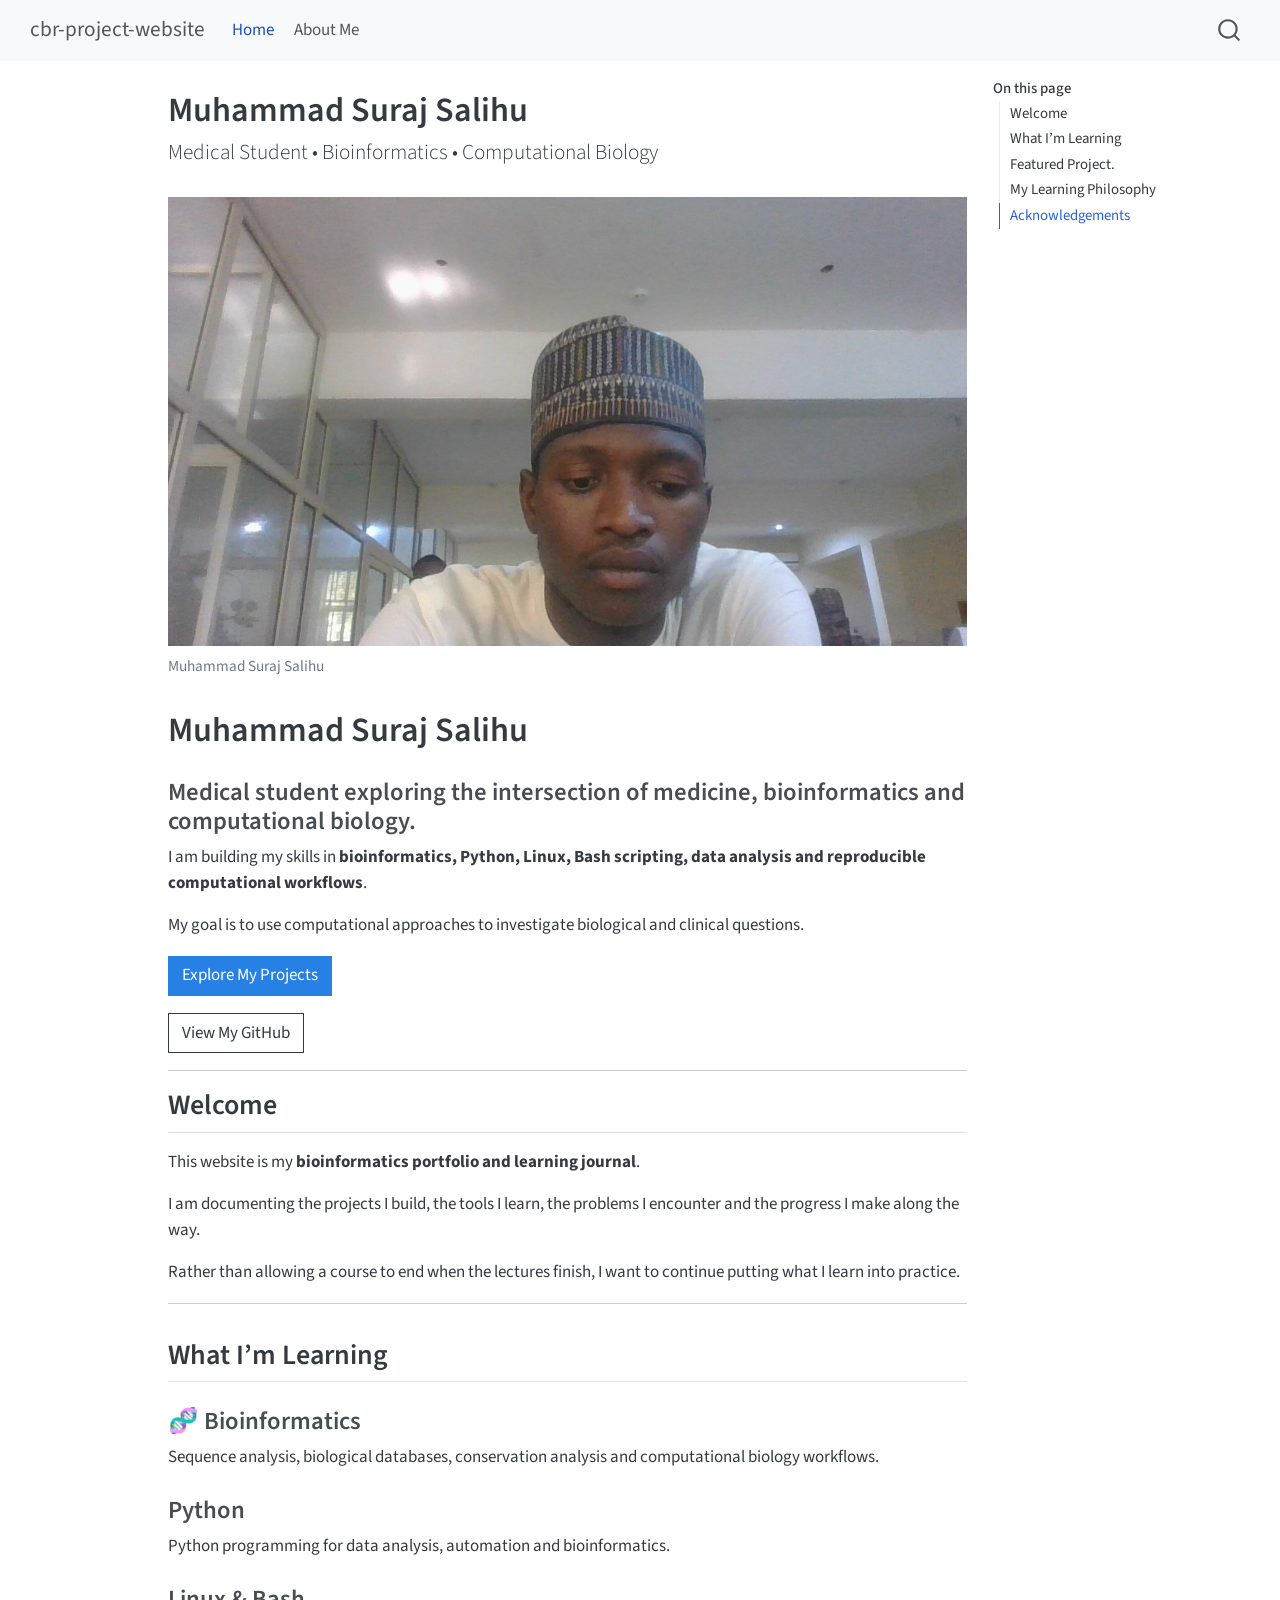
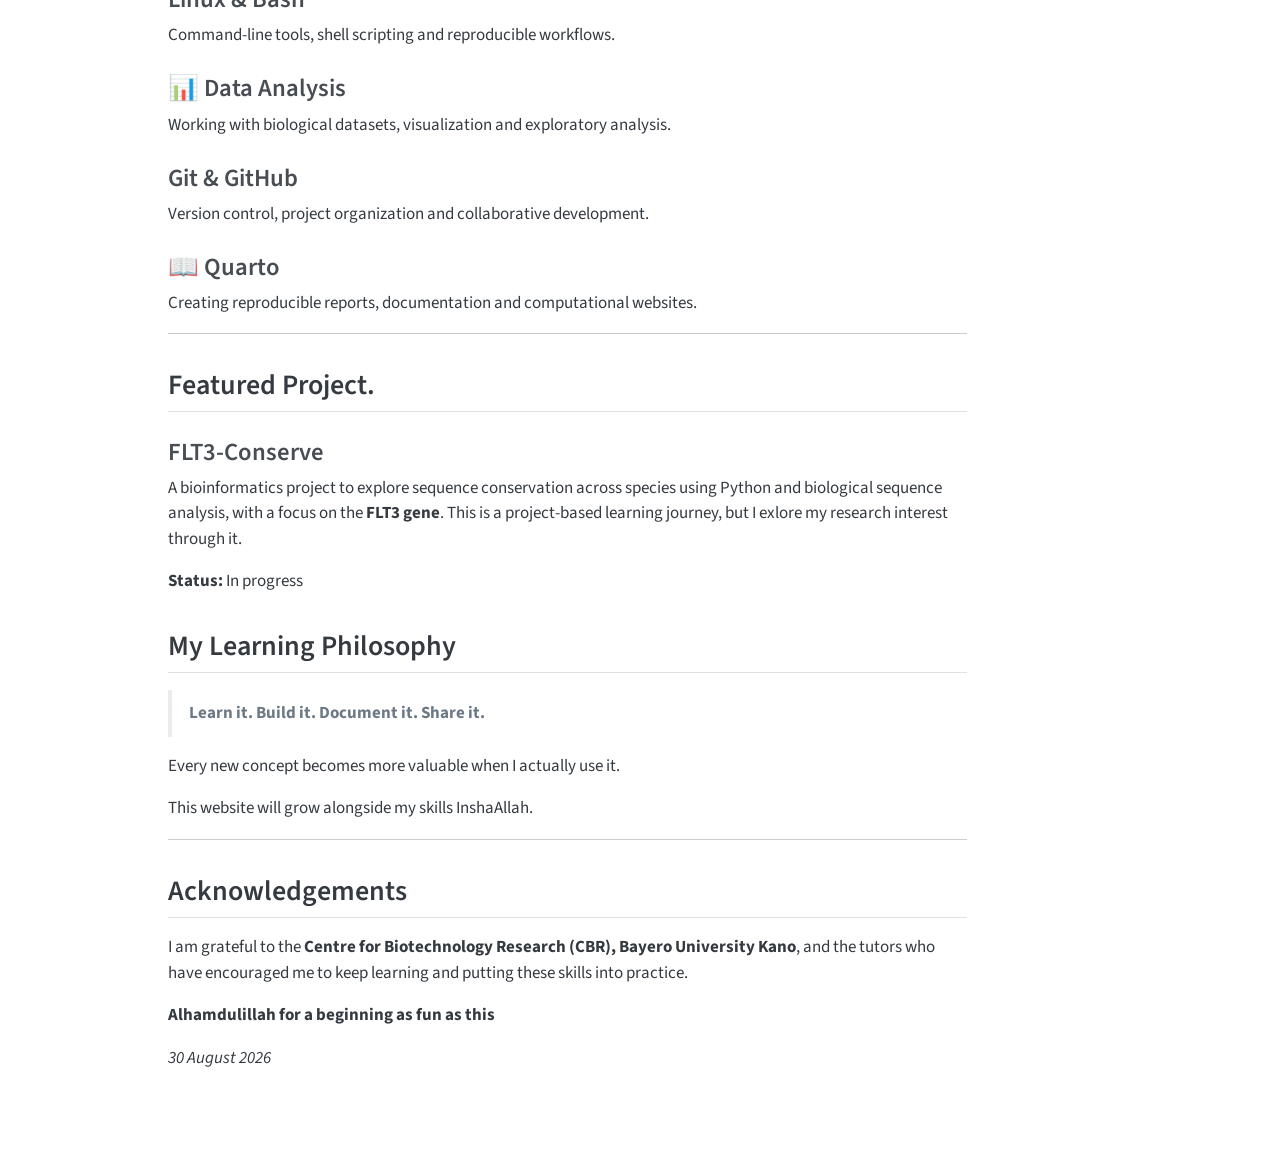
==== index.html @ 2ac35aba "Built site for gh-pages" ====
<!DOCTYPE html>
<html xmlns="http://www.w3.org/1999/xhtml" lang="en" xml:lang="en"><head>

<meta charset="utf-8">
<meta name="generator" content="quarto-1.9.38">

<meta name="viewport" content="width=device-width, initial-scale=1.0, user-scalable=yes">


<title>Muhammad Suraj Salihu – cbr-project-website</title>
<style>
/* Default styles provided by pandoc.
** See https://pandoc.org/MANUAL.html#variables-for-html for config info.
*/
code{white-space: pre-wrap;}
span.smallcaps{font-variant: small-caps;}
div.columns{display: flex; gap: min(4vw, 1.5em);}
div.column{flex: auto; overflow-x: auto;}
div.hanging-indent{margin-left: 1.5em; text-indent: -1.5em;}
ul.task-list{list-style: none;}
ul.task-list li input[type="checkbox"] {
  width: 0.8em;
  margin: 0 0.8em 0.2em -1em; /* quarto-specific, see https://github.com/quarto-dev/quarto-cli/issues/4556 */ 
  vertical-align: middle;
}
</style>


<script src="site_libs/quarto-nav/quarto-nav.js"></script>
<script src="site_libs/quarto-nav/headroom.min.js"></script>
<script src="site_libs/clipboard/clipboard.min.js"></script>
<script src="site_libs/quarto-search/autocomplete.umd.js"></script>
<script src="site_libs/quarto-search/fuse.min.js"></script>
<script src="site_libs/quarto-search/quarto-search.js"></script>
<meta name="quarto:offset" content="./">
<script src="site_libs/quarto-html/quarto.js" type="module"></script>
<script src="site_libs/quarto-html/tabsets/tabsets.js" type="module"></script>
<script src="site_libs/quarto-html/popper.min.js"></script>
<script src="site_libs/quarto-html/tippy.umd.min.js"></script>
<script src="site_libs/quarto-html/anchor.min.js"></script>
<link href="site_libs/quarto-html/tippy.css" rel="stylesheet">
<link href="site_libs/quarto-html/quarto-syntax-highlighting-15634bcf2e68342d4ad2dfa704d543f6.css" rel="stylesheet" id="quarto-text-highlighting-styles">
<script src="site_libs/bootstrap/bootstrap.min.js"></script>
<link href="site_libs/bootstrap/bootstrap-icons.css" rel="stylesheet">
<link href="site_libs/bootstrap/bootstrap-a0f9fd0d421825b736dc1bbcbcba2219.min.css" rel="stylesheet" append-hash="true" id="quarto-bootstrap" data-mode="light">
<script id="quarto-search-options" type="application/json">{
  "location": "navbar",
  "copy-button": false,
  "collapse-after": 3,
  "panel-placement": "end",
  "type": "overlay",
  "limit": 50,
  "keyboard-shortcut": [
    "f",
    "/",
    "s"
  ],
  "show-item-context": false,
  "language": {
    "search-no-results-text": "No results",
    "search-matching-documents-text": "matching documents",
    "search-copy-link-title": "Copy link to search",
    "search-hide-matches-text": "Hide additional matches",
    "search-more-match-text": "more match in this document",
    "search-more-matches-text": "more matches in this document",
    "search-clear-button-title": "Clear",
    "search-text-placeholder": "",
    "search-detached-cancel-button-title": "Cancel",
    "search-submit-button-title": "Submit",
    "search-label": "Search"
  }
}</script>


<link rel="stylesheet" href="styles.css">
</head>

<body class="nav-fixed quarto-light">

<div id="quarto-search-results"></div>
  <header id="quarto-header" class="headroom fixed-top">
    <nav class="navbar navbar-expand-lg " data-bs-theme="dark">
      <div class="navbar-container container-fluid">
      <div class="navbar-brand-container mx-auto">
    <a class="navbar-brand" href="./index.html">
    <span class="navbar-title">cbr-project-website</span>
    </a>
  </div>
            <div id="quarto-search" class="" title="Search"></div>
          <button class="navbar-toggler" type="button" data-bs-toggle="collapse" data-bs-target="#navbarCollapse" aria-controls="navbarCollapse" role="menu" aria-expanded="false" aria-label="Toggle navigation" onclick="if (window.quartoToggleHeadroom) { window.quartoToggleHeadroom(); }">
  <span class="navbar-toggler-icon"></span>
</button>
          <div class="collapse navbar-collapse" id="navbarCollapse">
            <ul class="navbar-nav navbar-nav-scroll me-auto">
  <li class="nav-item">
    <a class="nav-link active" href="./index.html" aria-current="page"> 
<span class="menu-text">Home</span></a>
  </li>  
  <li class="nav-item">
    <a class="nav-link" href="./about.html"> 
<span class="menu-text">About Me</span></a>
  </li>  
</ul>
          </div> <!-- /navcollapse -->
            <div class="quarto-navbar-tools">
</div>
      </div> <!-- /container-fluid -->
    </nav>
</header>
<!-- content -->
<div id="quarto-content" class="quarto-container page-columns page-rows-contents page-layout-article page-navbar">
<!-- sidebar -->
<!-- margin-sidebar -->
    <div id="quarto-margin-sidebar" class="sidebar margin-sidebar">
        <nav id="TOC" role="doc-toc" class="toc-active">
    <h2 id="toc-title">On this page</h2>
   
  <ul>
  <li><a href="#welcome" id="toc-welcome" class="nav-link active" data-scroll-target="#welcome">Welcome</a></li>
  <li><a href="#what-im-learning" id="toc-what-im-learning" class="nav-link" data-scroll-target="#what-im-learning">What I’m Learning</a></li>
  <li><a href="#featured-project." id="toc-featured-project." class="nav-link" data-scroll-target="#featured-project.">Featured Project.</a>
  <ul class="collapse">
  <li><a href="#flt3-conserve" id="toc-flt3-conserve" class="nav-link" data-scroll-target="#flt3-conserve">FLT3-Conserve</a></li>
  </ul></li>
  <li><a href="#my-learning-philosophy" id="toc-my-learning-philosophy" class="nav-link" data-scroll-target="#my-learning-philosophy">My Learning Philosophy</a></li>
  <li><a href="#acknowledgements" id="toc-acknowledgements" class="nav-link" data-scroll-target="#acknowledgements">Acknowledgements</a></li>
  </ul>
</nav>
    </div>
<!-- main -->
<main class="content" id="quarto-document-content">

<header id="title-block-header" class="quarto-title-block default">
<div class="quarto-title">
<h1 class="title">Muhammad Suraj Salihu</h1>
<p class="subtitle lead">Medical Student • Bioinformatics • Computational Biology</p>
</div>



<div class="quarto-title-meta">

    
  
    
  </div>
  


</header>


<div class="hero">
<div class="quarto-figure quarto-figure-center">
<figure class="figure">
<p><img src="images/me.jpg" class="profile-photo img-fluid figure-img"></p>
<figcaption>Muhammad Suraj Salihu</figcaption>
</figure>
</div>
<section id="muhammad-suraj-salihu" class="level1">
<h1>Muhammad Suraj Salihu</h1>
<section id="medical-student-exploring-the-intersection-of-medicine-bioinformatics-and-computational-biology." class="level3">
<h3 class="anchored" data-anchor-id="medical-student-exploring-the-intersection-of-medicine-bioinformatics-and-computational-biology.">Medical student exploring the intersection of medicine, bioinformatics and computational biology.</h3>
<p>I am building my skills in <strong>bioinformatics, Python, Linux, Bash scripting, data analysis and reproducible computational workflows</strong>.</p>
<p>My goal is to use computational approaches to investigate biological and clinical questions.</p>
<p><a href="./projects.html" class="btn btn-primary">Explore My Projects</a></p>
<p><a href="https://github.com/MuhammadSurajDuwa" class="btn btn-outline-secondary">View My GitHub</a></p>
</section>
</section>
</div>
<hr>
<section id="welcome" class="level2">
<h2 class="anchored" data-anchor-id="welcome">Welcome</h2>
<p>This website is my <strong>bioinformatics portfolio and learning journal</strong>.</p>
<p>I am documenting the projects I build, the tools I learn, the problems I encounter and the progress I make along the way.</p>
<p>Rather than allowing a course to end when the lectures finish, I want to continue putting what I learn into practice.</p>
<hr>
</section>
<section id="what-im-learning" class="level2">
<h2 class="anchored" data-anchor-id="what-im-learning">What I’m Learning</h2>
<div class="skills-grid">
<section id="bioinformatics" class="level3 skill-card">
<h3 class="anchored" data-anchor-id="bioinformatics">🧬 Bioinformatics</h3>
<p>Sequence analysis, biological databases, conservation analysis and computational biology workflows.</p>
</section>
<section id="python" class="level3 skill-card">
<h3 class="anchored" data-anchor-id="python">Python</h3>
<p>Python programming for data analysis, automation and bioinformatics.</p>
</section>
<section id="linux-bash" class="level3 skill-card">
<h3 class="anchored" data-anchor-id="linux-bash">Linux &amp; Bash</h3>
<p>Command-line tools, shell scripting and reproducible workflows.</p>
</section>
<section id="data-analysis" class="level3 skill-card">
<h3 class="anchored" data-anchor-id="data-analysis">📊 Data Analysis</h3>
<p>Working with biological datasets, visualization and exploratory analysis.</p>
</section>
<section id="git-github" class="level3 skill-card">
<h3 class="anchored" data-anchor-id="git-github">Git &amp; GitHub</h3>
<p>Version control, project organization and collaborative development.</p>
</section>
<section id="quarto" class="level3 skill-card">
<h3 class="anchored" data-anchor-id="quarto">📖 Quarto</h3>
<p>Creating reproducible reports, documentation and computational websites.</p>
</section>
</div>
<hr>
</section>
<section id="featured-project." class="level2">
<h2 class="anchored" data-anchor-id="featured-project.">Featured Project.</h2>
<section id="flt3-conserve" class="level3">
<h3 class="anchored" data-anchor-id="flt3-conserve">FLT3-Conserve</h3>
<p>A bioinformatics project to explore sequence conservation across species using Python and biological sequence analysis, with a focus on the <strong>FLT3 gene</strong>. This is a project-based learning journey, but I exlore my research interest through it.</p>
<p><strong>Status:</strong> In progress</p>
</section>
</section>
<section id="my-learning-philosophy" class="level2">
<h2 class="anchored" data-anchor-id="my-learning-philosophy">My Learning Philosophy</h2>
<blockquote class="blockquote">
<p><strong>Learn it. Build it. Document it. Share it.</strong></p>
</blockquote>
<p>Every new concept becomes more valuable when I actually use it.</p>
<p>This website will grow alongside my skills InshaAllah.</p>
<hr>
</section>
<section id="acknowledgements" class="level2">
<h2 class="anchored" data-anchor-id="acknowledgements">Acknowledgements</h2>
<p>I am grateful to the <strong>Centre for Biotechnology Research (CBR), Bayero University Kano</strong>, and the tutors who have encouraged me to keep learning and putting these skills into practice.</p>
<p><strong>Alhamdulillah for a beginning as fun as this</strong></p>
<p><em>30 August 2026</em></p>


</section>

</main> <!-- /main -->
<script id="quarto-html-after-body" type="application/javascript">
  window.document.addEventListener("DOMContentLoaded", function (event) {
    const icon = "";
    const anchorJS = new window.AnchorJS();
    anchorJS.options = {
      placement: 'right',
      icon: icon
    };
    anchorJS.add('.anchored');
    const isCodeAnnotation = (el) => {
      for (const clz of el.classList) {
        if (clz.startsWith('code-annotation-')) {                     
          return true;
        }
      }
      return false;
    }
    const onCopySuccess = function(e) {
      // button target
      const button = e.trigger;
      // don't keep focus
      button.blur();
      // flash "checked"
      button.classList.add('code-copy-button-checked');
      var currentTitle = button.getAttribute("title");
      button.setAttribute("title", "Copied!");
      let tooltip;
      if (window.bootstrap) {
        button.setAttribute("data-bs-toggle", "tooltip");
        button.setAttribute("data-bs-placement", "left");
        button.setAttribute("data-bs-title", "Copied!");
        tooltip = new bootstrap.Tooltip(button, 
          { trigger: "manual", 
            customClass: "code-copy-button-tooltip",
            offset: [0, -8]});
        tooltip.show();    
      }
      setTimeout(function() {
        if (tooltip) {
          tooltip.hide();
          button.removeAttribute("data-bs-title");
          button.removeAttribute("data-bs-toggle");
          button.removeAttribute("data-bs-placement");
        }
        button.setAttribute("title", currentTitle);
        button.classList.remove('code-copy-button-checked');
      }, 1000);
      // clear code selection
      e.clearSelection();
    }
    const getTextToCopy = function(trigger) {
      const outerScaffold = trigger.parentElement.cloneNode(true);
      const codeEl = outerScaffold.querySelector('code');
      for (const childEl of codeEl.children) {
        if (isCodeAnnotation(childEl)) {
          childEl.remove();
        }
      }
      return codeEl.innerText;
    }
    const clipboard = new window.ClipboardJS('.code-copy-button:not([data-in-quarto-modal])', {
      text: getTextToCopy
    });
    clipboard.on('success', onCopySuccess);
    if (window.document.getElementById('quarto-embedded-source-code-modal')) {
      const clipboardModal = new window.ClipboardJS('.code-copy-button[data-in-quarto-modal]', {
        text: getTextToCopy,
        container: window.document.getElementById('quarto-embedded-source-code-modal')
      });
      clipboardModal.on('success', onCopySuccess);
    }
      var localhostRegex = new RegExp(/^(?:http|https):\/\/localhost\:?[0-9]*\//);
      var mailtoRegex = new RegExp(/^mailto:/);
        var filterRegex = new RegExp("https:\/\/MuhammadSurajDuwa\.github\.io\/MuhdWeb\/");
      var isInternal = (href) => {
          return filterRegex.test(href) || localhostRegex.test(href) || mailtoRegex.test(href);
      }
      // Inspect non-navigation links and adorn them if external
     var links = window.document.querySelectorAll('a[href]:not(.nav-link):not(.navbar-brand):not(.toc-action):not(.sidebar-link):not(.sidebar-item-toggle):not(.pagination-link):not(.no-external):not([aria-hidden]):not(.dropdown-item):not(.quarto-navigation-tool):not(.about-link)');
      for (var i=0; i<links.length; i++) {
        const link = links[i];
        if (!isInternal(link.href)) {
          // undo the damage that might have been done by quarto-nav.js in the case of
          // links that we want to consider external
          if (link.dataset.originalHref !== undefined) {
            link.href = link.dataset.originalHref;
          }
        }
      }
    function tippyHover(el, contentFn, onTriggerFn, onUntriggerFn) {
      const config = {
        allowHTML: true,
        maxWidth: 500,
        delay: 100,
        arrow: false,
        appendTo: function(el) {
            return el.parentElement;
        },
        interactive: true,
        interactiveBorder: 10,
        theme: 'quarto',
        placement: 'bottom-start',
      };
      if (contentFn) {
        config.content = contentFn;
      }
      if (onTriggerFn) {
        config.onTrigger = onTriggerFn;
      }
      if (onUntriggerFn) {
        config.onUntrigger = onUntriggerFn;
      }
      window.tippy(el, config); 
    }
    const noterefs = window.document.querySelectorAll('a[role="doc-noteref"]');
    for (var i=0; i<noterefs.length; i++) {
      const ref = noterefs[i];
      tippyHover(ref, function() {
        // use id or data attribute instead here
        let href = ref.getAttribute('data-footnote-href') || ref.getAttribute('href');
        try { href = new URL(href).hash; } catch {}
        const id = href.replace(/^#\/?/, "");
        const note = window.document.getElementById(id);
        if (note) {
          return note.innerHTML;
        } else {
          return "";
        }
      });
    }
    const xrefs = window.document.querySelectorAll('a.quarto-xref');
    const processXRef = (id, note) => {
      // Strip column container classes
      const stripColumnClz = (el) => {
        el.classList.remove("page-full", "page-columns");
        if (el.children) {
          for (const child of el.children) {
            stripColumnClz(child);
          }
        }
      }
      stripColumnClz(note)
      if (id === null || id.startsWith('sec-')) {
        // Special case sections, only their first couple elements
        const container = document.createElement("div");
        if (note.children && note.children.length > 2) {
          container.appendChild(note.children[0].cloneNode(true));
          for (let i = 1; i < note.children.length; i++) {
            const child = note.children[i];
            if (child.tagName === "P" && child.innerText === "") {
              continue;
            } else {
              container.appendChild(child.cloneNode(true));
              break;
            }
          }
          if (window.Quarto?.typesetMath) {
            window.Quarto.typesetMath(container);
          }
          return container.innerHTML
        } else {
          if (window.Quarto?.typesetMath) {
            window.Quarto.typesetMath(note);
          }
          return note.innerHTML;
        }
      } else {
        // Remove any anchor links if they are present
        const anchorLink = note.querySelector('a.anchorjs-link');
        if (anchorLink) {
          anchorLink.remove();
        }
        if (window.Quarto?.typesetMath) {
          window.Quarto.typesetMath(note);
        }
        if (note.classList.contains("callout")) {
          return note.outerHTML;
        } else {
          return note.innerHTML;
        }
      }
    }
    for (var i=0; i<xrefs.length; i++) {
      const xref = xrefs[i];
      tippyHover(xref, undefined, function(instance) {
        instance.disable();
        let url = xref.getAttribute('href');
        let hash = undefined; 
        if (url.startsWith('#')) {
          hash = url;
        } else {
          try { hash = new URL(url).hash; } catch {}
        }
        if (hash) {
          const id = hash.replace(/^#\/?/, "");
          const note = window.document.getElementById(id);
          if (note !== null) {
            try {
              const html = processXRef(id, note.cloneNode(true));
              instance.setContent(html);
            } finally {
              instance.enable();
              instance.show();
            }
          } else {
            // See if we can fetch this
            fetch(url.split('#')[0])
            .then(res => res.text())
            .then(html => {
              const parser = new DOMParser();
              const htmlDoc = parser.parseFromString(html, "text/html");
              const note = htmlDoc.getElementById(id);
              if (note !== null) {
                const html = processXRef(id, note);
                instance.setContent(html);
              } 
            }).finally(() => {
              instance.enable();
              instance.show();
            });
          }
        } else {
          // See if we can fetch a full url (with no hash to target)
          // This is a special case and we should probably do some content thinning / targeting
          fetch(url)
          .then(res => res.text())
          .then(html => {
            const parser = new DOMParser();
            const htmlDoc = parser.parseFromString(html, "text/html");
            const note = htmlDoc.querySelector('main.content');
            if (note !== null) {
              // This should only happen for chapter cross references
              // (since there is no id in the URL)
              // remove the first header
              if (note.children.length > 0 && note.children[0].tagName === "HEADER") {
                note.children[0].remove();
              }
              const html = processXRef(null, note);
              instance.setContent(html);
            } 
          }).finally(() => {
            instance.enable();
            instance.show();
          });
        }
      }, function(instance) {
      });
    }
        let selectedAnnoteEl;
        const selectorForAnnotation = ( cell, annotation) => {
          let cellAttr = 'data-code-cell="' + cell + '"';
          let lineAttr = 'data-code-annotation="' +  annotation + '"';
          const selector = 'span[' + cellAttr + '][' + lineAttr + ']';
          return selector;
        }
        const selectCodeLines = (annoteEl) => {
          const doc = window.document;
          const targetCell = annoteEl.getAttribute("data-target-cell");
          const targetAnnotation = annoteEl.getAttribute("data-target-annotation");
          const annoteSpan = window.document.querySelector(selectorForAnnotation(targetCell, targetAnnotation));
          const lines = annoteSpan.getAttribute("data-code-lines").split(",");
          const lineIds = lines.map((line) => {
            return targetCell + "-" + line;
          })
          let top = null;
          let height = null;
          let parent = null;
          if (lineIds.length > 0) {
              //compute the position of the single el (top and bottom and make a div)
              const el = window.document.getElementById(lineIds[0]);
              top = el.offsetTop;
              height = el.offsetHeight;
              parent = el.parentElement.parentElement;
            if (lineIds.length > 1) {
              const lastEl = window.document.getElementById(lineIds[lineIds.length - 1]);
              const bottom = lastEl.offsetTop + lastEl.offsetHeight;
              height = bottom - top;
            }
            if (top !== null && height !== null && parent !== null) {
              // cook up a div (if necessary) and position it 
              let div = window.document.getElementById("code-annotation-line-highlight");
              if (div === null) {
                div = window.document.createElement("div");
                div.setAttribute("id", "code-annotation-line-highlight");
                div.style.position = 'absolute';
                parent.appendChild(div);
              }
              div.style.top = top - 2 + "px";
              div.style.height = height + 4 + "px";
              div.style.left = 0;
              let gutterDiv = window.document.getElementById("code-annotation-line-highlight-gutter");
              if (gutterDiv === null) {
                gutterDiv = window.document.createElement("div");
                gutterDiv.setAttribute("id", "code-annotation-line-highlight-gutter");
                gutterDiv.style.position = 'absolute';
                const codeCell = window.document.getElementById(targetCell);
                const gutter = codeCell.querySelector('.code-annotation-gutter');
                gutter.appendChild(gutterDiv);
              }
              gutterDiv.style.top = top - 2 + "px";
              gutterDiv.style.height = height + 4 + "px";
            }
            selectedAnnoteEl = annoteEl;
          }
        };
        const unselectCodeLines = () => {
          const elementsIds = ["code-annotation-line-highlight", "code-annotation-line-highlight-gutter"];
          elementsIds.forEach((elId) => {
            const div = window.document.getElementById(elId);
            if (div) {
              div.remove();
            }
          });
          selectedAnnoteEl = undefined;
        };
          // Handle positioning of the toggle
      window.addEventListener(
        "resize",
        throttle(() => {
          elRect = undefined;
          if (selectedAnnoteEl) {
            selectCodeLines(selectedAnnoteEl);
          }
        }, 10)
      );
      function throttle(fn, ms) {
      let throttle = false;
      let timer;
        return (...args) => {
          if(!throttle) { // first call gets through
              fn.apply(this, args);
              throttle = true;
          } else { // all the others get throttled
              if(timer) clearTimeout(timer); // cancel #2
              timer = setTimeout(() => {
                fn.apply(this, args);
                timer = throttle = false;
              }, ms);
          }
        };
      }
        // Attach click handler to the DT
        const annoteDls = window.document.querySelectorAll('dt[data-target-cell]');
        for (const annoteDlNode of annoteDls) {
          annoteDlNode.addEventListener('click', (event) => {
            const clickedEl = event.target;
            if (clickedEl !== selectedAnnoteEl) {
              unselectCodeLines();
              const activeEl = window.document.querySelector('dt[data-target-cell].code-annotation-active');
              if (activeEl) {
                activeEl.classList.remove('code-annotation-active');
              }
              selectCodeLines(clickedEl);
              clickedEl.classList.add('code-annotation-active');
            } else {
              // Unselect the line
              unselectCodeLines();
              clickedEl.classList.remove('code-annotation-active');
            }
          });
        }
    const findCites = (el) => {
      const parentEl = el.parentElement;
      if (parentEl) {
        const cites = parentEl.dataset.cites;
        if (cites) {
          return {
            el,
            cites: cites.split(' ')
          };
        } else {
          return findCites(el.parentElement)
        }
      } else {
        return undefined;
      }
    };
    var bibliorefs = window.document.querySelectorAll('a[role="doc-biblioref"]');
    for (var i=0; i<bibliorefs.length; i++) {
      const ref = bibliorefs[i];
      const citeInfo = findCites(ref);
      if (citeInfo) {
        tippyHover(citeInfo.el, function() {
          var popup = window.document.createElement('div');
          citeInfo.cites.forEach(function(cite) {
            var citeDiv = window.document.createElement('div');
            citeDiv.classList.add('hanging-indent');
            citeDiv.classList.add('csl-entry');
            var biblioDiv = window.document.getElementById('ref-' + cite);
            if (biblioDiv) {
              citeDiv.innerHTML = biblioDiv.innerHTML;
            }
            popup.appendChild(citeDiv);
          });
          return popup.innerHTML;
        });
      }
    }
  });
  </script>
</div> <!-- /content -->




</body></html>
---- site_libs/quarto-html/tippy.css ----
.tippy-box[data-animation=fade][data-state=hidden]{opacity:0}[data-tippy-root]{max-width:calc(100vw - 10px)}.tippy-box{position:relative;background-color:#333;color:#fff;border-radius:4px;font-size:14px;line-height:1.4;white-space:normal;outline:0;transition-property:transform,visibility,opacity}.tippy-box[data-placement^=top]>.tippy-arrow{bottom:0}.tippy-box[data-placement^=top]>.tippy-arrow:before{bottom:-7px;left:0;border-width:8px 8px 0;border-top-color:initial;transform-origin:center top}.tippy-box[data-placement^=bottom]>.tippy-arrow{top:0}.tippy-box[data-placement^=bottom]>.tippy-arrow:before{top:-7px;left:0;border-width:0 8px 8px;border-bottom-color:initial;transform-origin:center bottom}.tippy-box[data-placement^=left]>.tippy-arrow{right:0}.tippy-box[data-placement^=left]>.tippy-arrow:before{border-width:8px 0 8px 8px;border-left-color:initial;right:-7px;transform-origin:center left}.tippy-box[data-placement^=right]>.tippy-arrow{left:0}.tippy-box[data-placement^=right]>.tippy-arrow:before{left:-7px;border-width:8px 8px 8px 0;border-right-color:initial;transform-origin:center right}.tippy-box[data-inertia][data-state=visible]{transition-timing-function:cubic-bezier(.54,1.5,.38,1.11)}.tippy-arrow{width:16px;height:16px;color:#333}.tippy-arrow:before{content:"";position:absolute;border-color:transparent;border-style:solid}.tippy-content{position:relative;padding:5px 9px;z-index:1}
---- site_libs/quarto-html/quarto-syntax-highlighting-15634bcf2e68342d4ad2dfa704d543f6.css ----
/* quarto syntax highlight colors */
:root {
  --quarto-hl-ot-color: #003B4F;
  --quarto-hl-at-color: #657422;
  --quarto-hl-ss-color: #20794D;
  --quarto-hl-an-color: #5E5E5E;
  --quarto-hl-fu-color: #4758AB;
  --quarto-hl-st-color: #20794D;
  --quarto-hl-cf-color: #003B4F;
  --quarto-hl-op-color: #5E5E5E;
  --quarto-hl-er-color: #AD0000;
  --quarto-hl-bn-color: #AD0000;
  --quarto-hl-al-color: #AD0000;
  --quarto-hl-va-color: #111111;
  --quarto-hl-bu-color: inherit;
  --quarto-hl-ex-color: inherit;
  --quarto-hl-pp-color: #AD0000;
  --quarto-hl-in-color: #5E5E5E;
  --quarto-hl-vs-color: #20794D;
  --quarto-hl-wa-color: #5E5E5E;
  --quarto-hl-do-color: #5E5E5E;
  --quarto-hl-im-color: #00769E;
  --quarto-hl-ch-color: #20794D;
  --quarto-hl-dt-color: #AD0000;
  --quarto-hl-fl-color: #AD0000;
  --quarto-hl-co-color: #5E5E5E;
  --quarto-hl-cv-color: #5E5E5E;
  --quarto-hl-cn-color: #8f5902;
  --quarto-hl-sc-color: #5E5E5E;
  --quarto-hl-dv-color: #AD0000;
  --quarto-hl-kw-color: #003B4F;
}

/* other quarto variables */
:root {
  --quarto-font-monospace: SFMono-Regular, Menlo, Monaco, Consolas, "Liberation Mono", "Courier New", monospace;
}

/* syntax highlight based on Pandoc's rules */
pre > code.sourceCode > span {
  color: #003B4F;
}

code.sourceCode > span {
  color: #003B4F;
}

div.sourceCode,
div.sourceCode pre.sourceCode {
  color: #003B4F;
}

/* Normal */
code span {
  color: #003B4F;
}

/* Alert */
code span.al {
  color: #AD0000;
  font-style: inherit;
}

/* Annotation */
code span.an {
  color: #5E5E5E;
  font-style: inherit;
}

/* Attribute */
code span.at {
  color: #657422;
  font-style: inherit;
}

/* BaseN */
code span.bn {
  color: #AD0000;
  font-style: inherit;
}

/* BuiltIn */
code span.bu {
  font-style: inherit;
}

/* ControlFlow */
code span.cf {
  color: #003B4F;
  font-weight: bold;
  font-style: inherit;
}

/* Char */
code span.ch {
  color: #20794D;
  font-style: inherit;
}

/* Constant */
code span.cn {
  color: #8f5902;
  font-style: inherit;
}

/* Comment */
code span.co {
  color: #5E5E5E;
  font-style: inherit;
}

/* CommentVar */
code span.cv {
  color: #5E5E5E;
  font-style: italic;
}

/* Documentation */
code span.do {
  color: #5E5E5E;
  font-style: italic;
}

/* DataType */
code span.dt {
  color: #AD0000;
  font-style: inherit;
}

/* DecVal */
code span.dv {
  color: #AD0000;
  font-style: inherit;
}

/* Error */
code span.er {
  color: #AD0000;
  font-style: inherit;
}

/* Extension */
code span.ex {
  font-style: inherit;
}

/* Float */
code span.fl {
  color: #AD0000;
  font-style: inherit;
}

/* Function */
code span.fu {
  color: #4758AB;
  font-style: inherit;
}

/* Import */
code span.im {
  color: #00769E;
  font-style: inherit;
}

/* Information */
code span.in {
  color: #5E5E5E;
  font-style: inherit;
}

/* Keyword */
code span.kw {
  color: #003B4F;
  font-weight: bold;
  font-style: inherit;
}

/* Operator */
code span.op {
  color: #5E5E5E;
  font-style: inherit;
}

/* Other */
code span.ot {
  color: #003B4F;
  font-style: inherit;
}

/* Preprocessor */
code span.pp {
  color: #AD0000;
  font-style: inherit;
}

/* SpecialChar */
code span.sc {
  color: #5E5E5E;
  font-style: inherit;
}

/* SpecialString */
code span.ss {
  color: #20794D;
  font-style: inherit;
}

/* String */
code span.st {
  color: #20794D;
  font-style: inherit;
}

/* Variable */
code span.va {
  color: #111111;
  font-style: inherit;
}

/* VerbatimString */
code span.vs {
  color: #20794D;
  font-style: inherit;
}

/* Warning */
code span.wa {
  color: #5E5E5E;
  font-style: italic;
}

.prevent-inlining {
  content: "</";
}

/*# sourceMappingURL=f23921c56f73e400b49028c9186a1aa0.css.map */
---- styles.css ----
/* css styles */
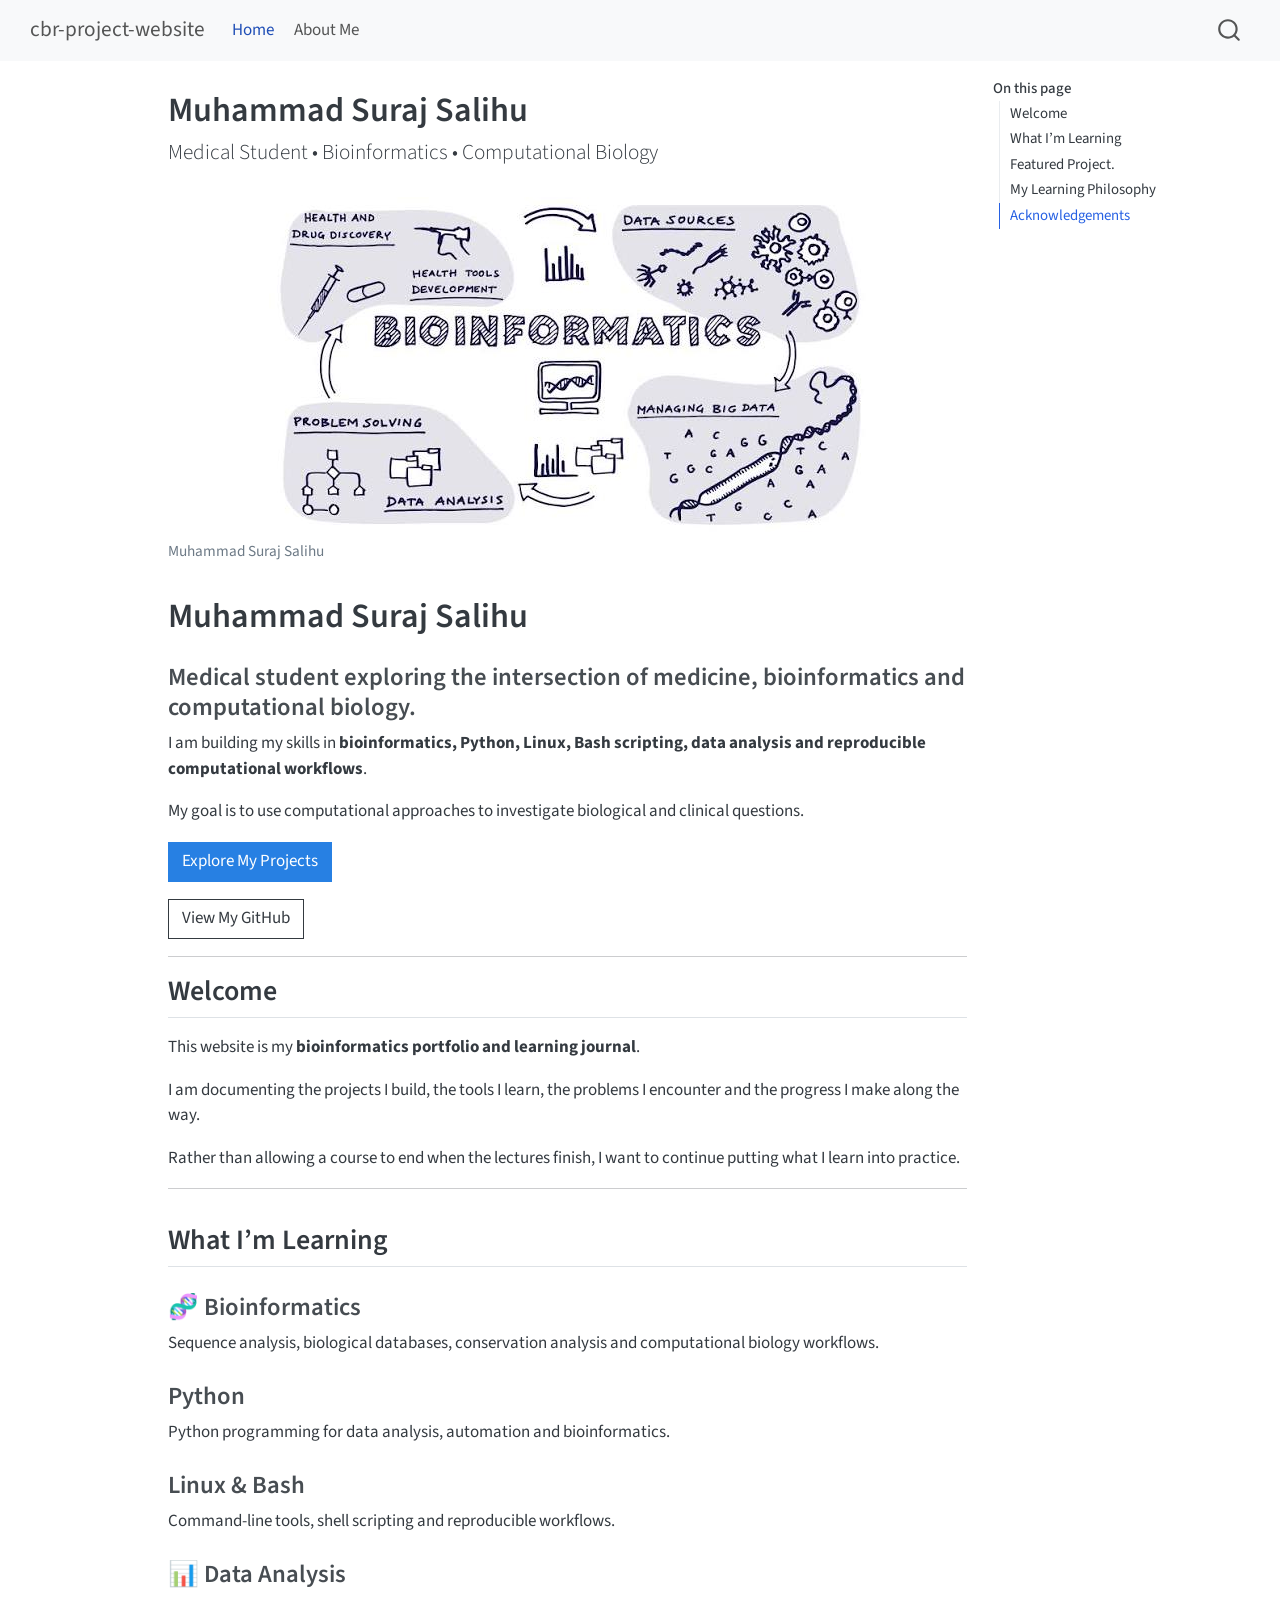
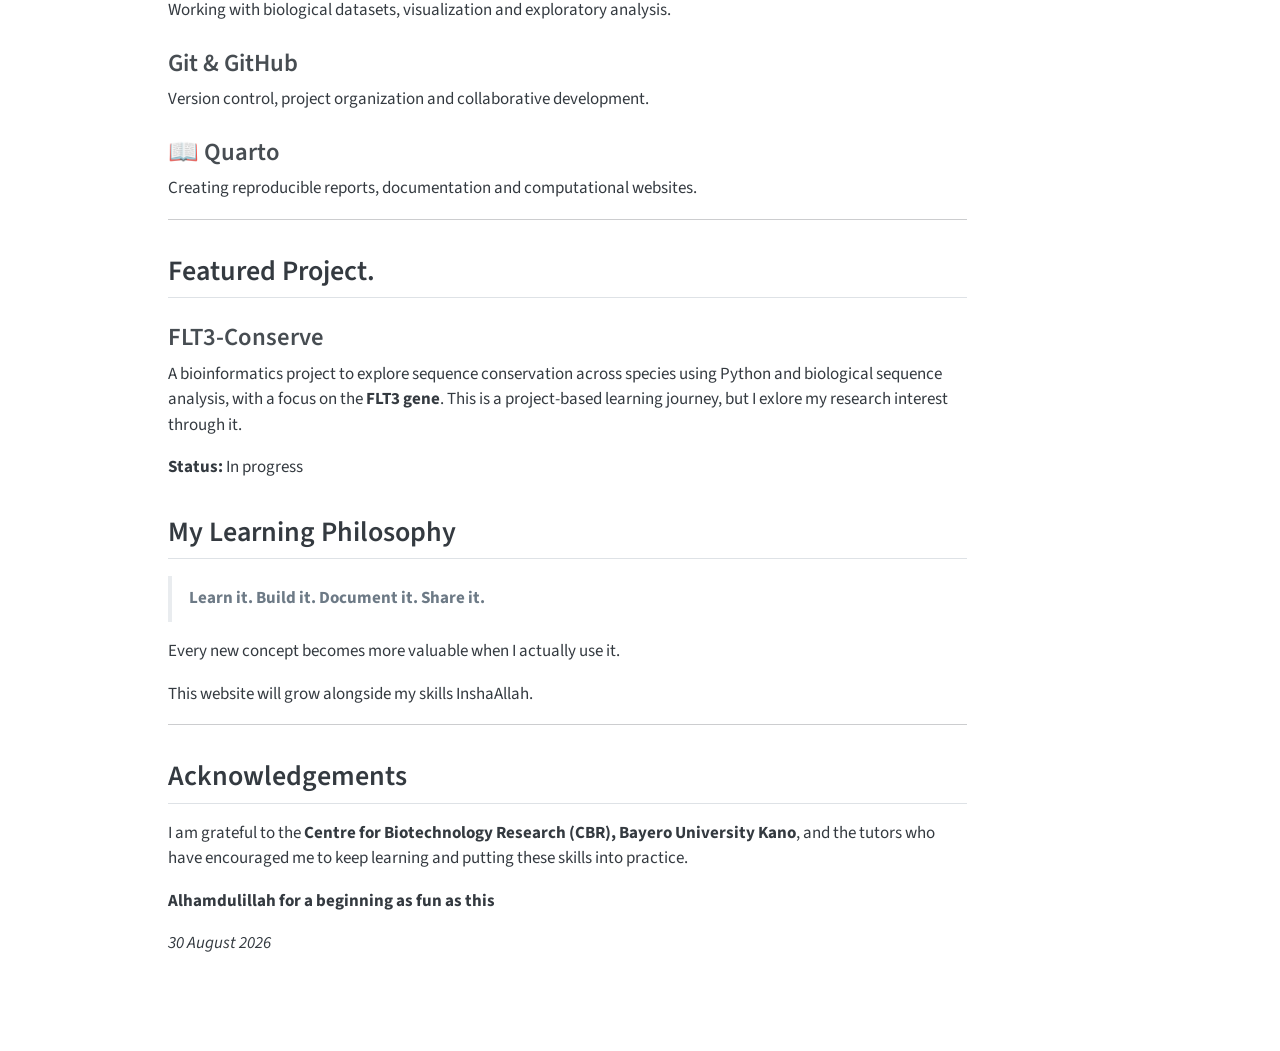
==== commit 10515aac: "Built site for gh-pages" ====
--- a/index.html
+++ b/index.html
@@ -153,7 +153,7 @@
 <div class="hero">
 <div class="quarto-figure quarto-figure-center">
 <figure class="figure">
-<p><img src="images/me.jpg" class="profile-photo img-fluid figure-img"></p>
+<p><img src="images/Bioinf.jpg" class="profile-photo img-fluid figure-img"></p>
 <figcaption>Muhammad Suraj Salihu</figcaption>
 </figure>
 </div>
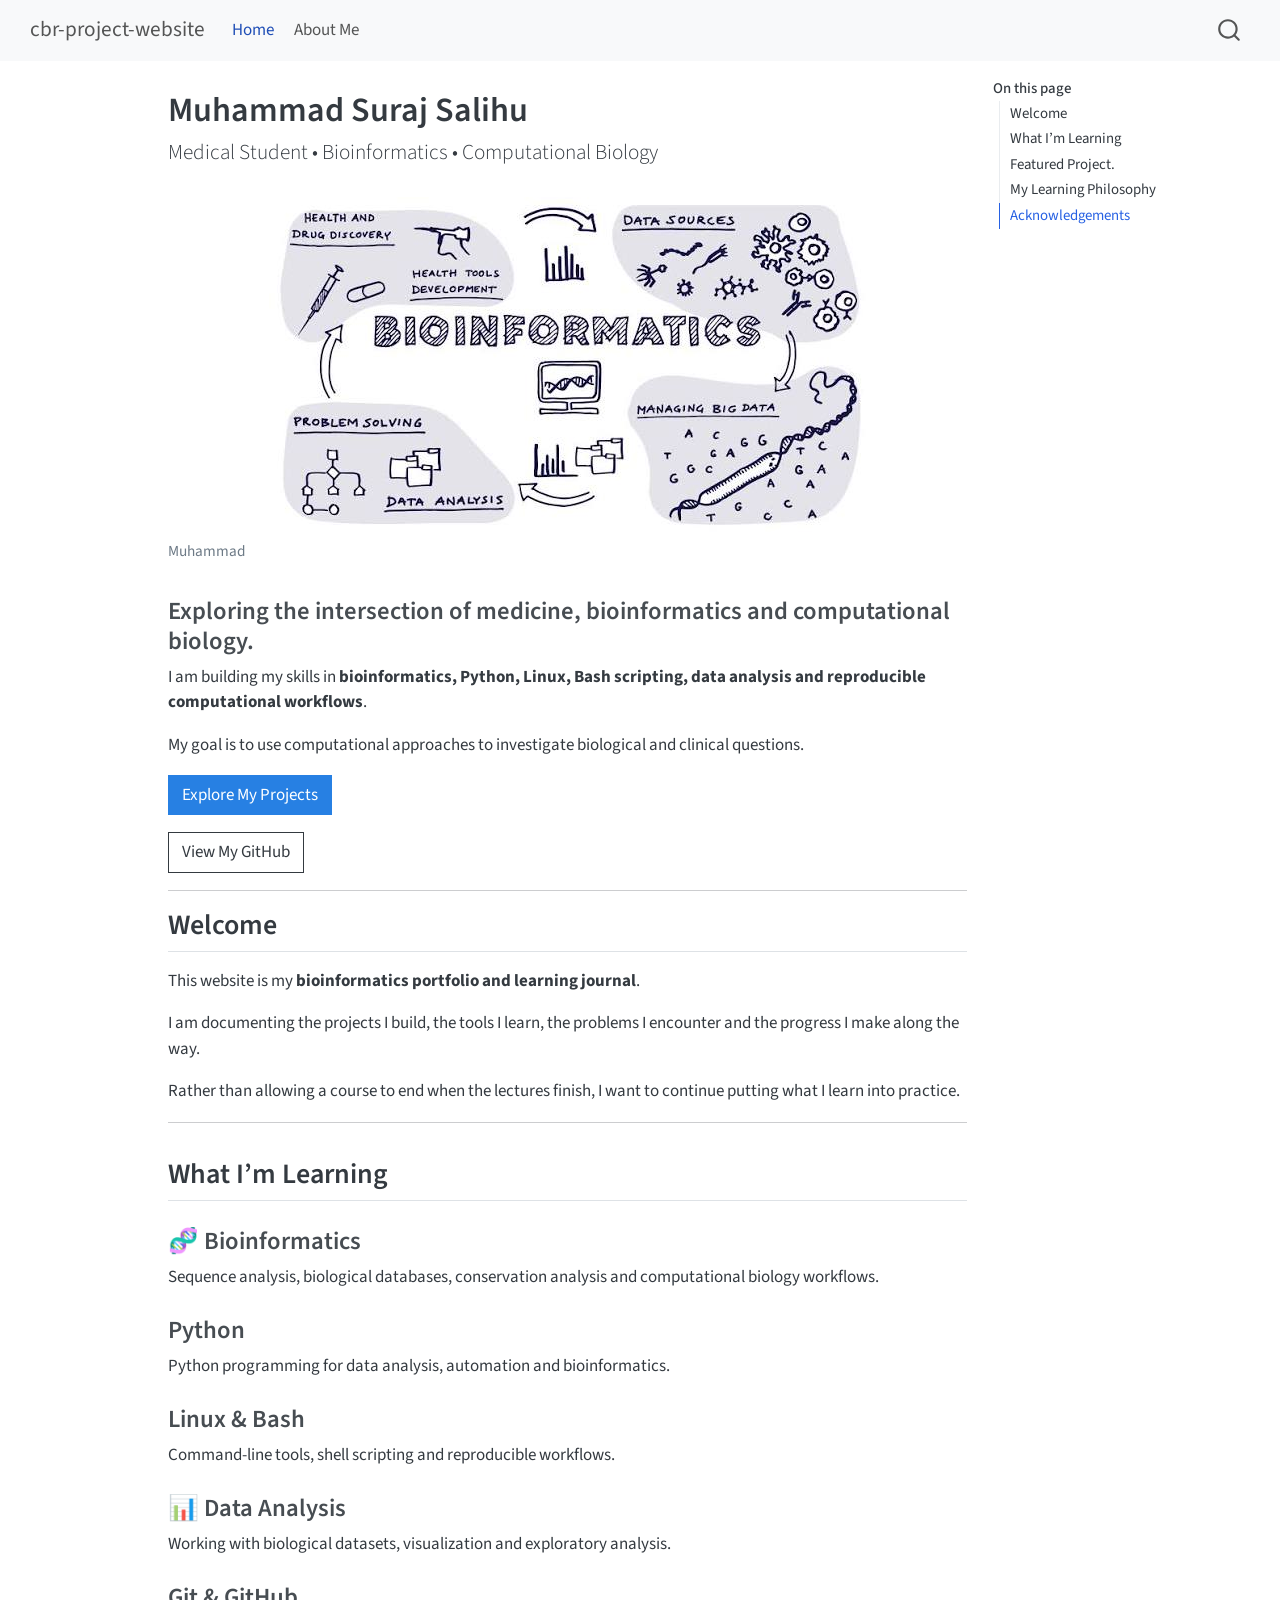
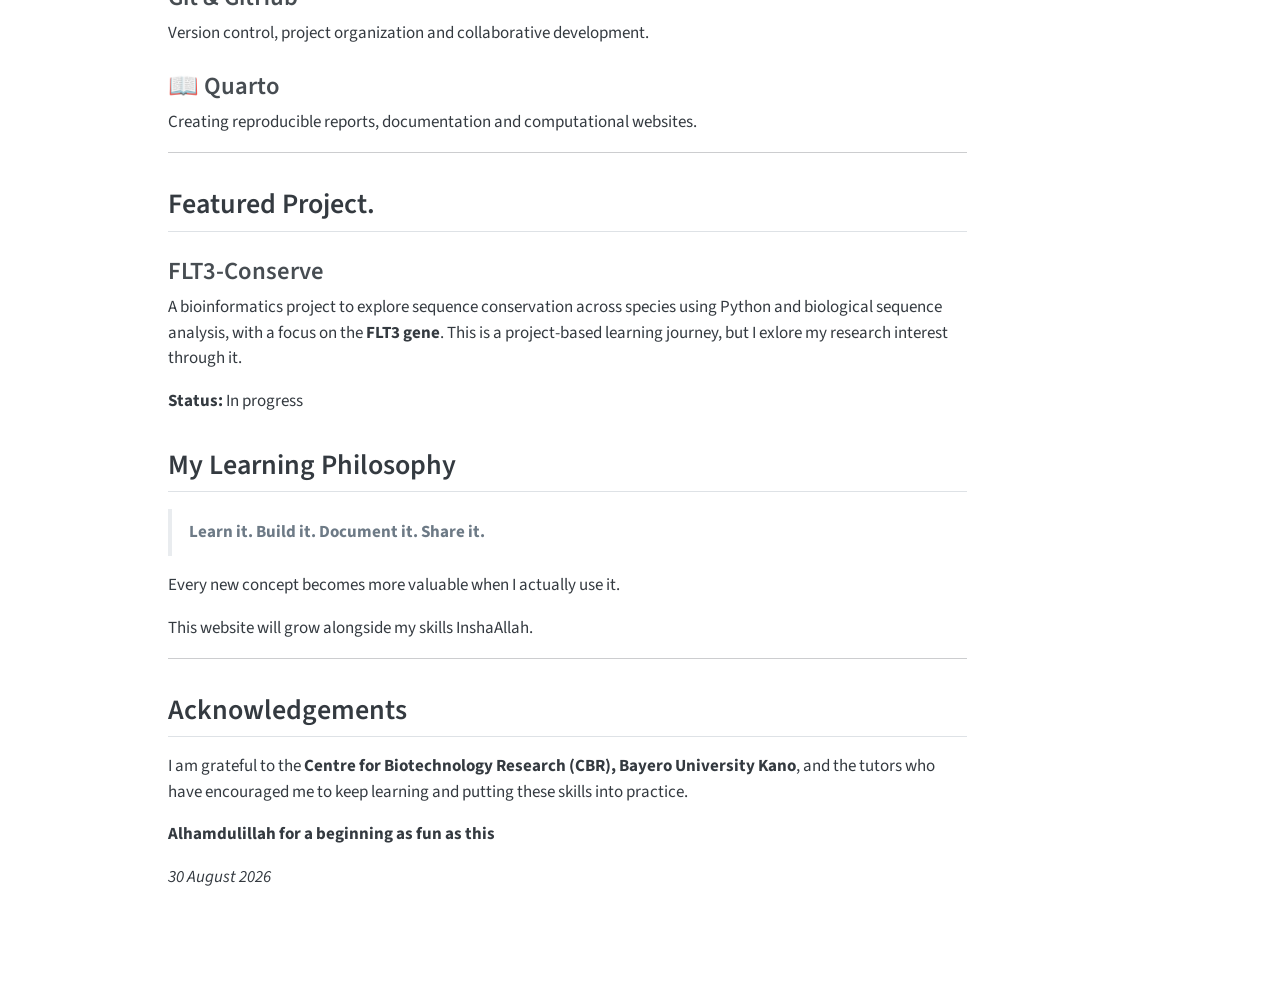
==== commit 0ac532d2: "Built site for gh-pages" ====
--- a/index.html
+++ b/index.html
@@ -154,13 +154,13 @@
 <div class="quarto-figure quarto-figure-center">
 <figure class="figure">
 <p><img src="images/Bioinf.jpg" class="profile-photo img-fluid figure-img"></p>
-<figcaption>Muhammad Suraj Salihu</figcaption>
+<figcaption>Muhammad</figcaption>
 </figure>
 </div>
-<section id="muhammad-suraj-salihu" class="level1">
-<h1>Muhammad Suraj Salihu</h1>
-<section id="medical-student-exploring-the-intersection-of-medicine-bioinformatics-and-computational-biology." class="level3">
-<h3 class="anchored" data-anchor-id="medical-student-exploring-the-intersection-of-medicine-bioinformatics-and-computational-biology.">Medical student exploring the intersection of medicine, bioinformatics and computational biology.</h3>
+<section id="section" class="level1">
+<h1></h1>
+<section id="exploring-the-intersection-of-medicine-bioinformatics-and-computational-biology." class="level3">
+<h3 class="anchored" data-anchor-id="exploring-the-intersection-of-medicine-bioinformatics-and-computational-biology.">Exploring the intersection of medicine, bioinformatics and computational biology.</h3>
 <p>I am building my skills in <strong>bioinformatics, Python, Linux, Bash scripting, data analysis and reproducible computational workflows</strong>.</p>
 <p>My goal is to use computational approaches to investigate biological and clinical questions.</p>
 <p><a href="./projects.html" class="btn btn-primary">Explore My Projects</a></p>
@@ -306,7 +306,7 @@
     }
       var localhostRegex = new RegExp(/^(?:http|https):\/\/localhost\:?[0-9]*\//);
       var mailtoRegex = new RegExp(/^mailto:/);
-        var filterRegex = new RegExp("https:\/\/MuhammadSurajDuwa\.github\.io\/MuhdWeb\/");
+        var filterRegex = new RegExp("https:\/\/MuhdSuraj\.github\.io\/MuhdWeb\/");
       var isInternal = (href) => {
           return filterRegex.test(href) || localhostRegex.test(href) || mailtoRegex.test(href);
       }
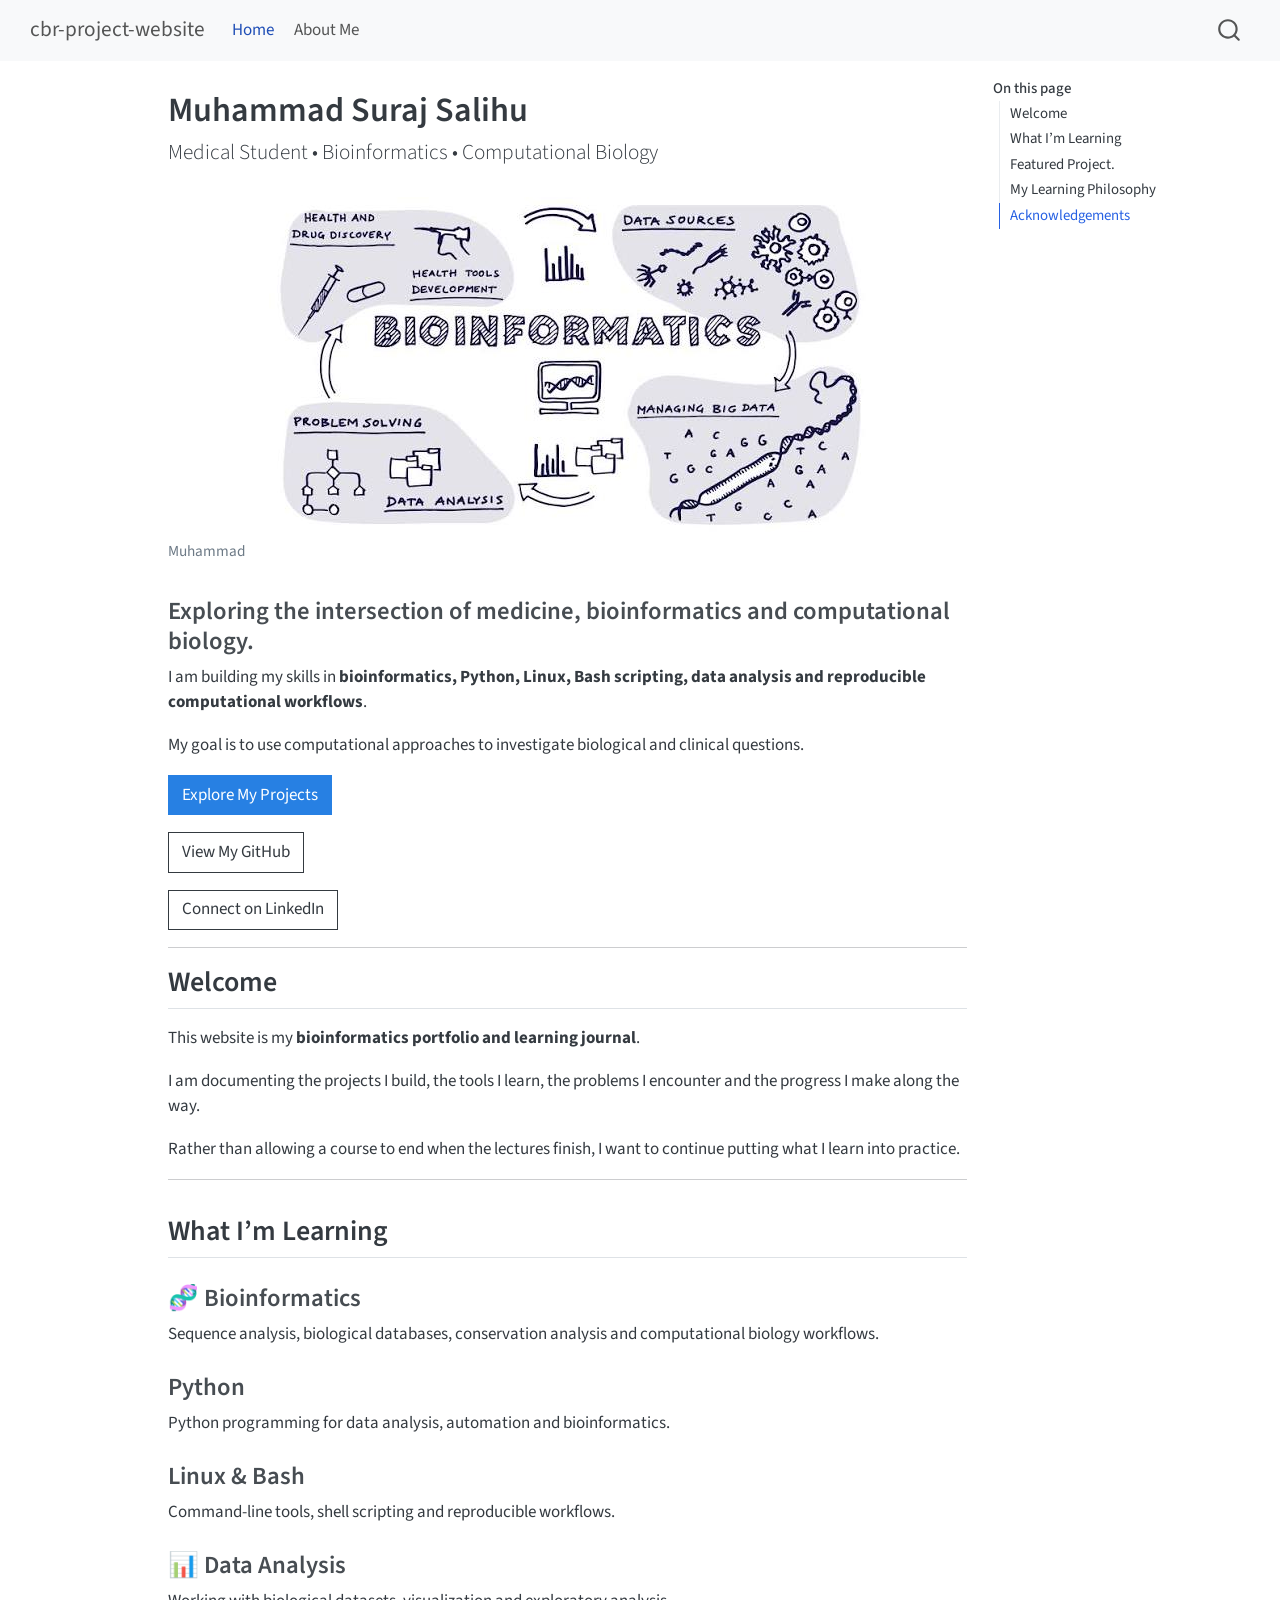
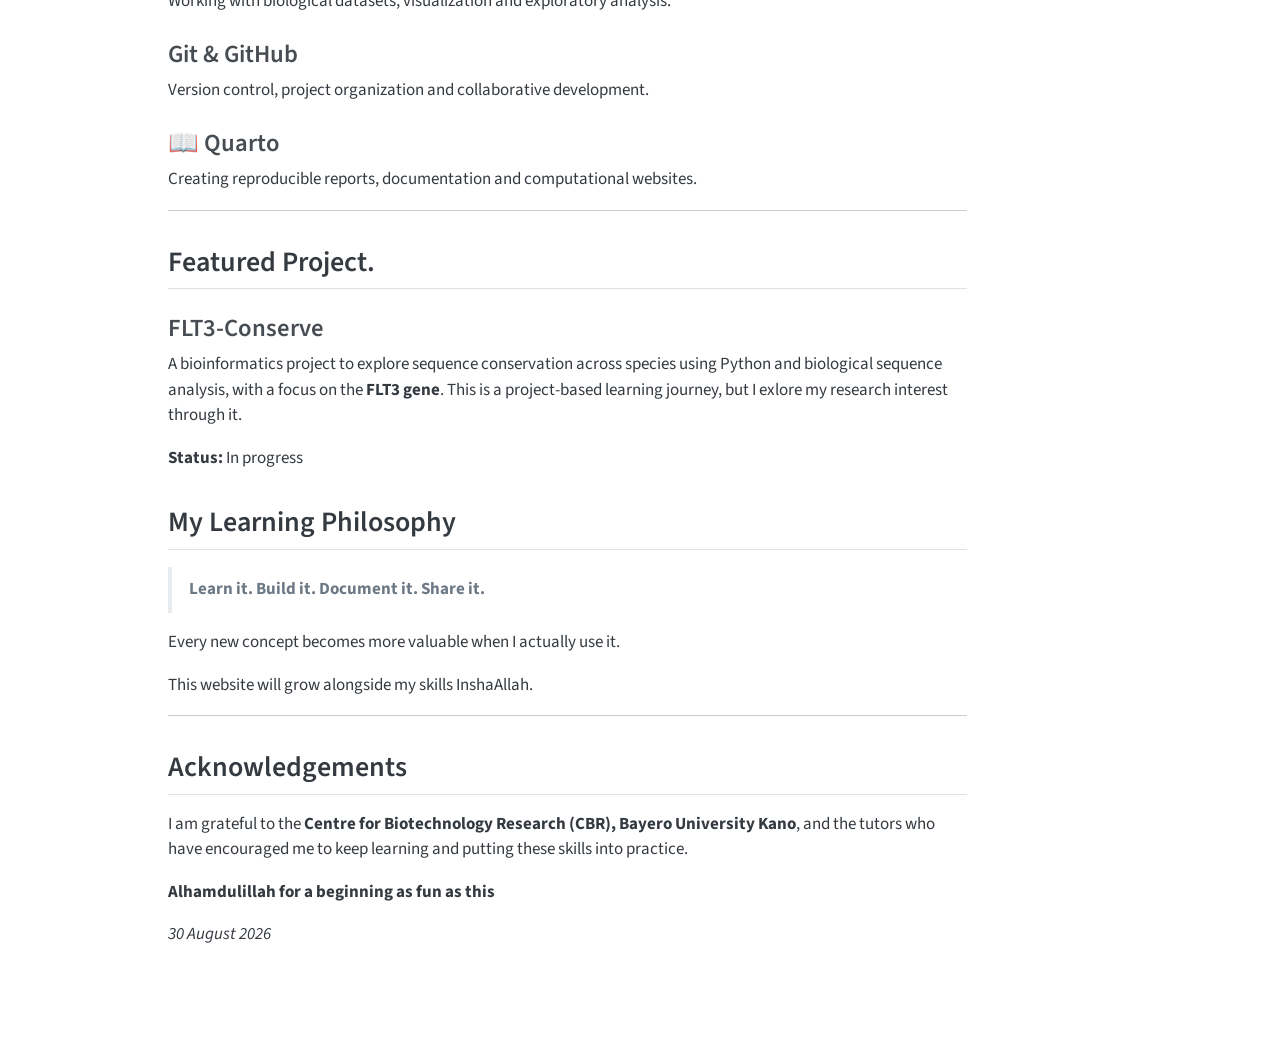
==== commit eece3e50: "Built site for gh-pages" ====
--- a/index.html
+++ b/index.html
@@ -164,7 +164,8 @@
 <p>I am building my skills in <strong>bioinformatics, Python, Linux, Bash scripting, data analysis and reproducible computational workflows</strong>.</p>
 <p>My goal is to use computational approaches to investigate biological and clinical questions.</p>
 <p><a href="./projects.html" class="btn btn-primary">Explore My Projects</a></p>
-<p><a href="https://github.com/MuhammadSurajDuwa" class="btn btn-outline-secondary">View My GitHub</a></p>
+<p><a href="https://github.com/MuhdSuraj" class="btn btn-outline-secondary">View My GitHub</a></p>
+<p><a href="https://linkedin.com/in/muhammad-suraj-845b51184" class="btn btn-outline-secondary">Connect on LinkedIn</a></p>
 </section>
 </section>
 </div>
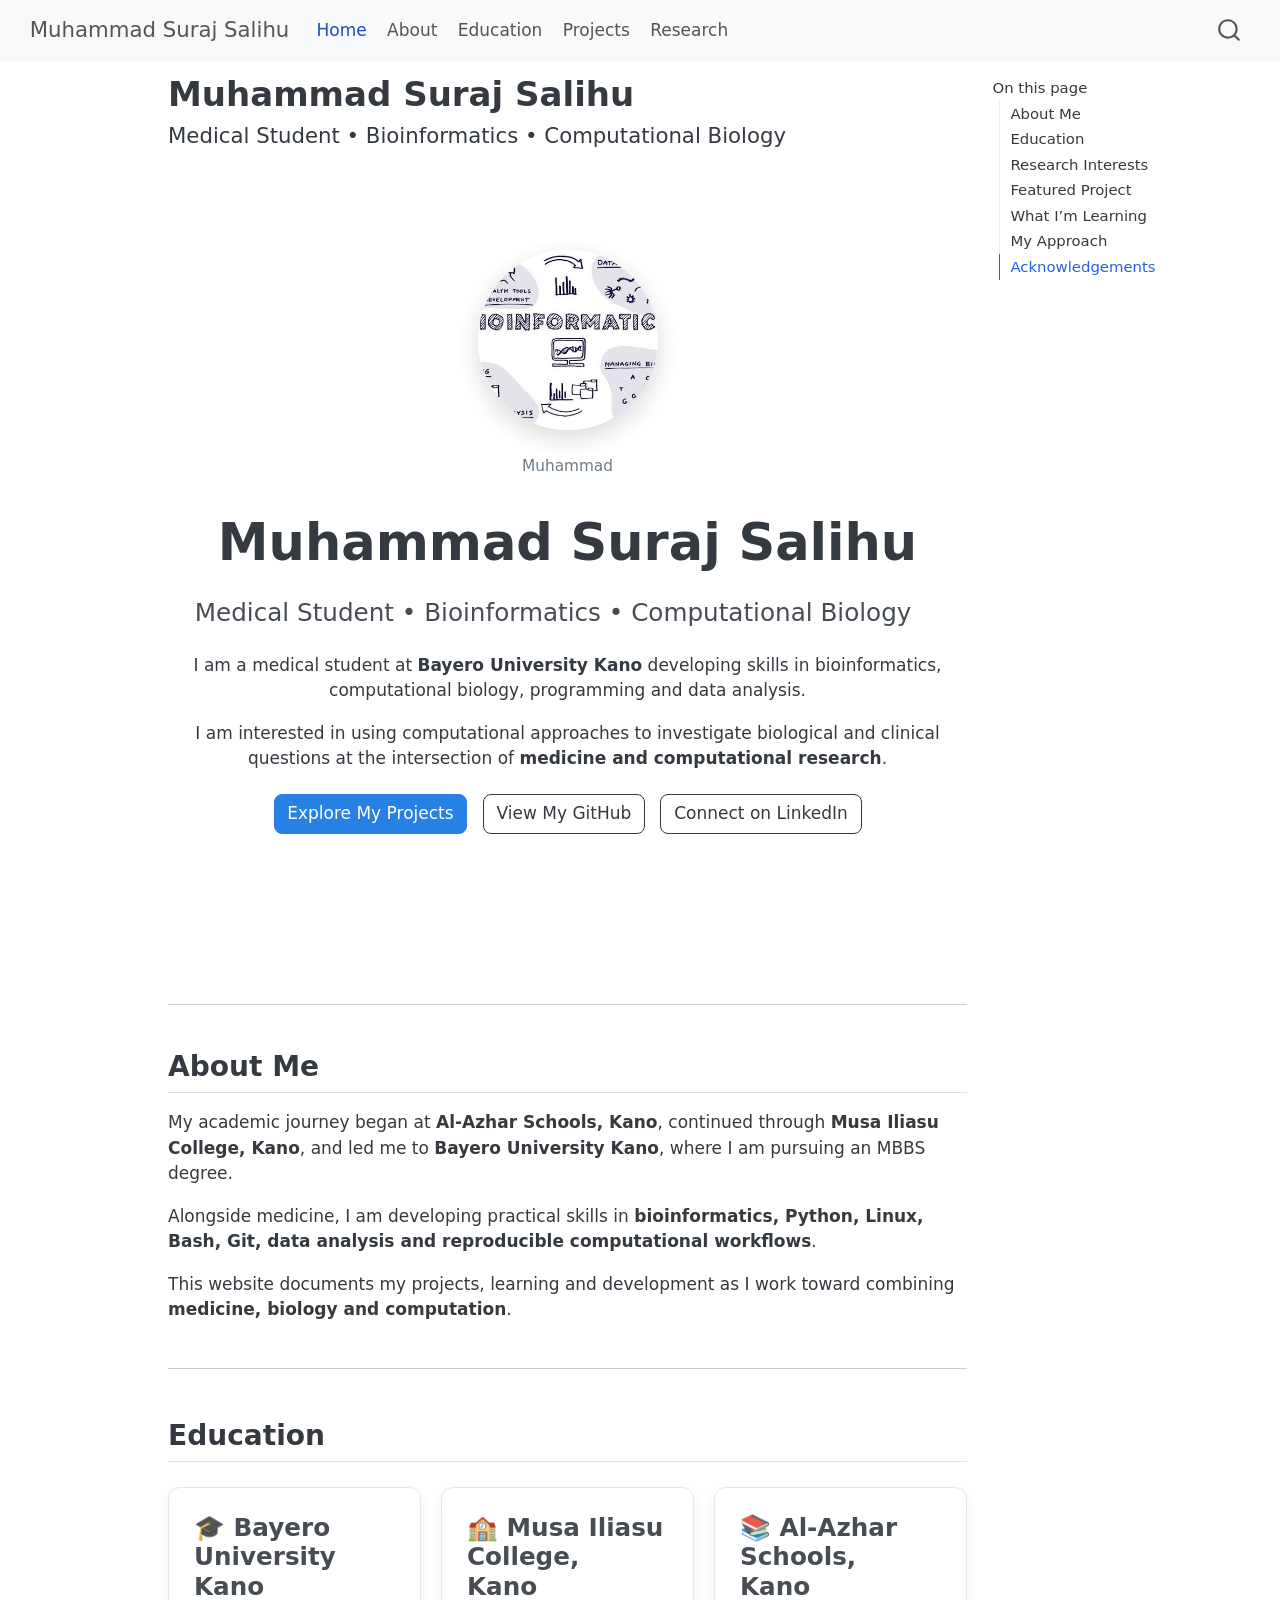
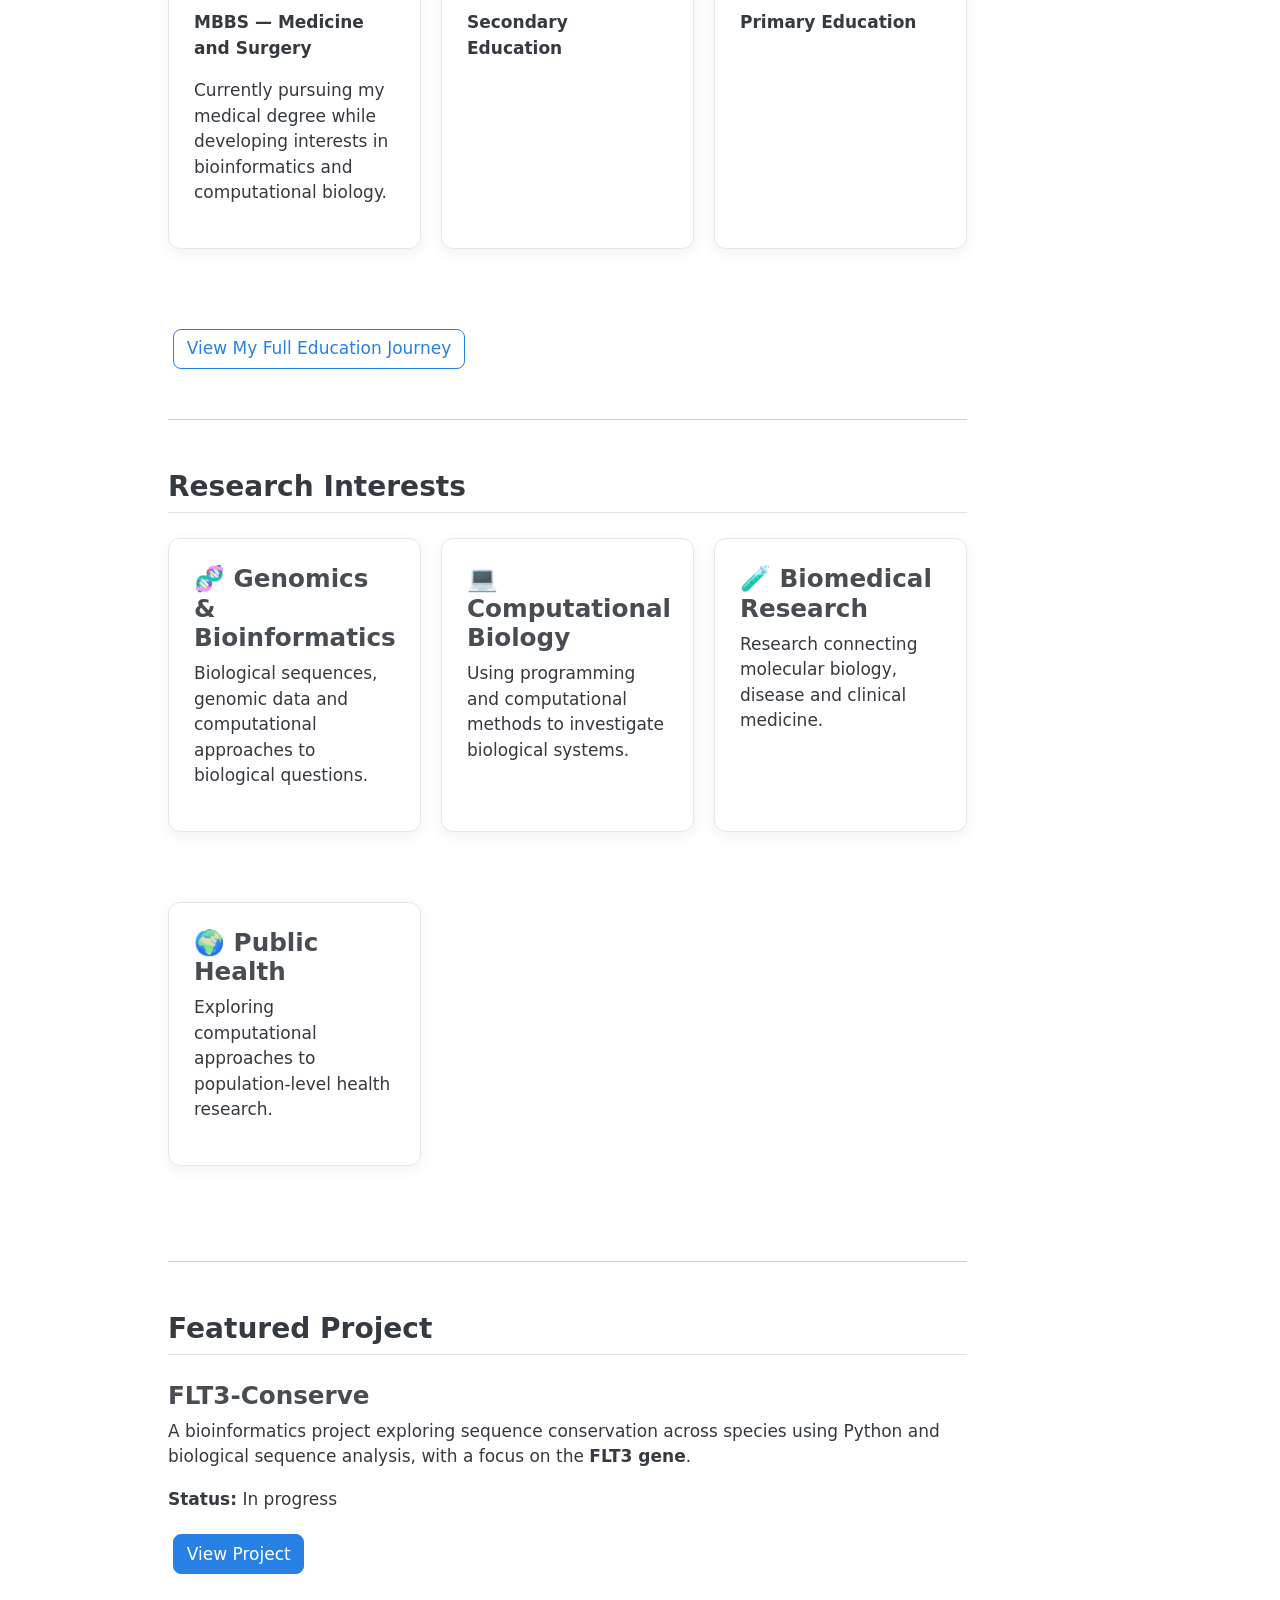
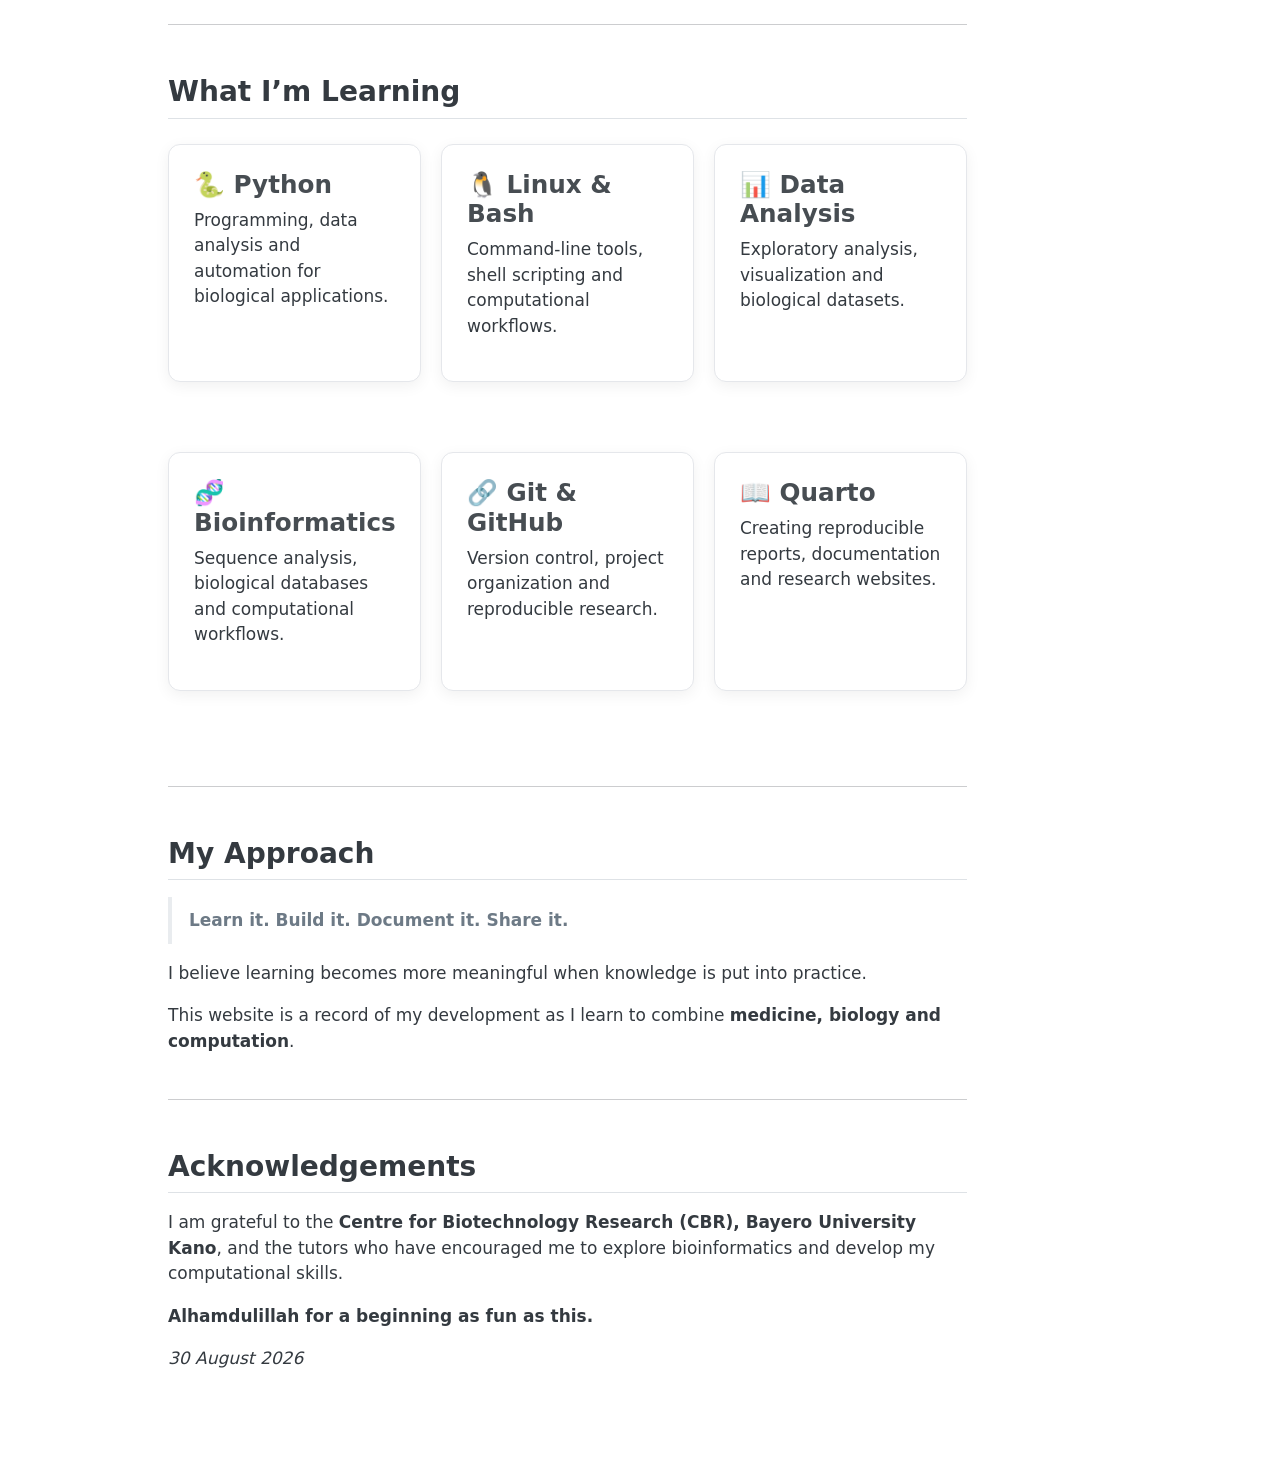
==== commit a193643a: "Built site for gh-pages" ====
--- a/index.html
+++ b/index.html
@@ -7,7 +7,7 @@
 <meta name="viewport" content="width=device-width, initial-scale=1.0, user-scalable=yes">
 
 
-<title>Muhammad Suraj Salihu – cbr-project-website</title>
+<title>Muhammad Suraj Salihu</title>
 <style>
 /* Default styles provided by pandoc.
 ** See https://pandoc.org/MANUAL.html#variables-for-html for config info.
@@ -42,7 +42,7 @@
 <link href="site_libs/quarto-html/quarto-syntax-highlighting-15634bcf2e68342d4ad2dfa704d543f6.css" rel="stylesheet" id="quarto-text-highlighting-styles">
 <script src="site_libs/bootstrap/bootstrap.min.js"></script>
 <link href="site_libs/bootstrap/bootstrap-icons.css" rel="stylesheet">
-<link href="site_libs/bootstrap/bootstrap-a0f9fd0d421825b736dc1bbcbcba2219.min.css" rel="stylesheet" append-hash="true" id="quarto-bootstrap" data-mode="light">
+<link href="site_libs/bootstrap/bootstrap-c7ab57aa33037bad7520c6cb9ec7d6ec.min.css" rel="stylesheet" append-hash="true" id="quarto-bootstrap" data-mode="light">
 <script id="quarto-search-options" type="application/json">{
   "location": "navbar",
   "copy-button": false,
@@ -70,6 +70,7 @@
     "search-label": "Search"
   }
 }</script>
+<style>html{ scroll-behavior: smooth; }</style>
 
 
 <link rel="stylesheet" href="styles.css">
@@ -83,7 +84,7 @@
       <div class="navbar-container container-fluid">
       <div class="navbar-brand-container mx-auto">
     <a class="navbar-brand" href="./index.html">
-    <span class="navbar-title">cbr-project-website</span>
+    <span class="navbar-title">Muhammad Suraj Salihu</span>
     </a>
   </div>
             <div id="quarto-search" class="" title="Search"></div>
@@ -98,7 +99,19 @@
   </li>  
   <li class="nav-item">
     <a class="nav-link" href="./about.html"> 
-<span class="menu-text">About Me</span></a>
+<span class="menu-text">About</span></a>
+  </li>  
+  <li class="nav-item">
+    <a class="nav-link" href="./education.html"> 
+<span class="menu-text">Education</span></a>
+  </li>  
+  <li class="nav-item">
+    <a class="nav-link" href="./projects.html"> 
+<span class="menu-text">Projects</span></a>
+  </li>  
+  <li class="nav-item">
+    <a class="nav-link" href="./research.html"> 
+<span class="menu-text">Research</span></a>
   </li>  
 </ul>
           </div> <!-- /navcollapse -->
@@ -116,13 +129,15 @@
     <h2 id="toc-title">On this page</h2>
    
   <ul>
-  <li><a href="#welcome" id="toc-welcome" class="nav-link active" data-scroll-target="#welcome">Welcome</a></li>
-  <li><a href="#what-im-learning" id="toc-what-im-learning" class="nav-link" data-scroll-target="#what-im-learning">What I’m Learning</a></li>
-  <li><a href="#featured-project." id="toc-featured-project." class="nav-link" data-scroll-target="#featured-project.">Featured Project.</a>
+  <li><a href="#about-me" id="toc-about-me" class="nav-link active" data-scroll-target="#about-me">About Me</a></li>
+  <li><a href="#education" id="toc-education" class="nav-link" data-scroll-target="#education">Education</a></li>
+  <li><a href="#research-interests" id="toc-research-interests" class="nav-link" data-scroll-target="#research-interests">Research Interests</a></li>
+  <li><a href="#featured-project" id="toc-featured-project" class="nav-link" data-scroll-target="#featured-project">Featured Project</a>
   <ul class="collapse">
   <li><a href="#flt3-conserve" id="toc-flt3-conserve" class="nav-link" data-scroll-target="#flt3-conserve">FLT3-Conserve</a></li>
   </ul></li>
-  <li><a href="#my-learning-philosophy" id="toc-my-learning-philosophy" class="nav-link" data-scroll-target="#my-learning-philosophy">My Learning Philosophy</a></li>
+  <li><a href="#what-im-learning" id="toc-what-im-learning" class="nav-link" data-scroll-target="#what-im-learning">What I’m Learning</a></li>
+  <li><a href="#my-approach" id="toc-my-approach" class="nav-link" data-scroll-target="#my-approach">My Approach</a></li>
   <li><a href="#acknowledgements" id="toc-acknowledgements" class="nav-link" data-scroll-target="#acknowledgements">Acknowledgements</a></li>
   </ul>
 </nav>
@@ -157,77 +172,119 @@
 <figcaption>Muhammad</figcaption>
 </figure>
 </div>
-<section id="section" class="level1">
-<h1></h1>
-<section id="exploring-the-intersection-of-medicine-bioinformatics-and-computational-biology." class="level3">
-<h3 class="anchored" data-anchor-id="exploring-the-intersection-of-medicine-bioinformatics-and-computational-biology.">Exploring the intersection of medicine, bioinformatics and computational biology.</h3>
-<p>I am building my skills in <strong>bioinformatics, Python, Linux, Bash scripting, data analysis and reproducible computational workflows</strong>.</p>
-<p>My goal is to use computational approaches to investigate biological and clinical questions.</p>
-<p><a href="./projects.html" class="btn btn-primary">Explore My Projects</a></p>
-<p><a href="https://github.com/MuhdSuraj" class="btn btn-outline-secondary">View My GitHub</a></p>
-<p><a href="https://linkedin.com/in/muhammad-suraj-845b51184" class="btn btn-outline-secondary">Connect on LinkedIn</a></p>
+<section id="muhammad-suraj-salihu" class="level1">
+<h1>Muhammad Suraj Salihu</h1>
+<section id="medical-student-bioinformatics-computational-biology" class="level3">
+<h3 class="anchored" data-anchor-id="medical-student-bioinformatics-computational-biology">Medical Student • Bioinformatics • Computational Biology</h3>
+<p>I am a medical student at <strong>Bayero University Kano</strong> developing skills in bioinformatics, computational biology, programming and data analysis.</p>
+<p>I am interested in using computational approaches to investigate biological and clinical questions at the intersection of <strong>medicine and computational research</strong>.</p>
+<p><a href="./projects.html" class="btn btn-primary">Explore My Projects</a> <a href="https://github.com/MuhdSuraj" class="btn btn-outline-secondary">View My GitHub</a> <a href="https://linkedin.com/in/muhammad-suraj-845b51184" class="btn btn-outline-secondary">Connect on LinkedIn</a></p>
 </section>
 </section>
 </div>
 <hr>
-<section id="welcome" class="level2">
-<h2 class="anchored" data-anchor-id="welcome">Welcome</h2>
-<p>This website is my <strong>bioinformatics portfolio and learning journal</strong>.</p>
-<p>I am documenting the projects I build, the tools I learn, the problems I encounter and the progress I make along the way.</p>
-<p>Rather than allowing a course to end when the lectures finish, I want to continue putting what I learn into practice.</p>
+<section id="about-me" class="level2">
+<h2 class="anchored" data-anchor-id="about-me">About Me</h2>
+<p>My academic journey began at <strong>Al-Azhar Schools, Kano</strong>, continued through <strong>Musa Iliasu College, Kano</strong>, and led me to <strong>Bayero University Kano</strong>, where I am pursuing an MBBS degree.</p>
+<p>Alongside medicine, I am developing practical skills in <strong>bioinformatics, Python, Linux, Bash, Git, data analysis and reproducible computational workflows</strong>.</p>
+<p>This website documents my projects, learning and development as I work toward combining <strong>medicine, biology and computation</strong>.</p>
 <hr>
+</section>
+<section id="education" class="level2">
+<h2 class="anchored" data-anchor-id="education">Education</h2>
+<div class="education-preview">
+<section id="bayero-university-kano" class="level3 education-card">
+<h3 class="anchored" data-anchor-id="bayero-university-kano">🎓 Bayero University Kano</h3>
+<p><strong>MBBS — Medicine and Surgery</strong></p>
+<p>Currently pursuing my medical degree while developing interests in bioinformatics and computational biology.</p>
+</section>
+<section id="musa-iliasu-college-kano" class="level3 education-card">
+<h3 class="anchored" data-anchor-id="musa-iliasu-college-kano">🏫 Musa Iliasu College, Kano</h3>
+<p><strong>Secondary Education</strong></p>
+</section>
+<section id="al-azhar-schools-kano" class="level3 education-card">
+<h3 class="anchored" data-anchor-id="al-azhar-schools-kano">📚 Al-Azhar Schools, Kano</h3>
+<p><strong>Primary Education</strong></p>
+</section>
+</div>
+<p><a href="./education.html" class="btn btn-outline-primary">View My Full Education Journey</a></p>
+<hr>
+</section>
+<section id="research-interests" class="level2">
+<h2 class="anchored" data-anchor-id="research-interests">Research Interests</h2>
+<div class="skills-grid">
+<section id="genomics-bioinformatics" class="level3 skill-card">
+<h3 class="anchored" data-anchor-id="genomics-bioinformatics">🧬 Genomics &amp; Bioinformatics</h3>
+<p>Biological sequences, genomic data and computational approaches to biological questions.</p>
+</section>
+<section id="computational-biology" class="level3 skill-card">
+<h3 class="anchored" data-anchor-id="computational-biology">💻 Computational Biology</h3>
+<p>Using programming and computational methods to investigate biological systems.</p>
+</section>
+<section id="biomedical-research" class="level3 skill-card">
+<h3 class="anchored" data-anchor-id="biomedical-research">🧪 Biomedical Research</h3>
+<p>Research connecting molecular biology, disease and clinical medicine.</p>
+</section>
+<section id="public-health" class="level3 skill-card">
+<h3 class="anchored" data-anchor-id="public-health">🌍 Public Health</h3>
+<p>Exploring computational approaches to population-level health research.</p>
+</section>
+</div>
+<hr>
+</section>
+<section id="featured-project" class="level2">
+<h2 class="anchored" data-anchor-id="featured-project">Featured Project</h2>
+<section id="flt3-conserve" class="level3">
+<h3 class="anchored" data-anchor-id="flt3-conserve">FLT3-Conserve</h3>
+<p>A bioinformatics project exploring sequence conservation across species using Python and biological sequence analysis, with a focus on the <strong>FLT3 gene</strong>.</p>
+<p><strong>Status:</strong> In progress</p>
+<p><a href="./projects.html" class="btn btn-primary">View Project</a></p>
+<hr>
+</section>
 </section>
 <section id="what-im-learning" class="level2">
 <h2 class="anchored" data-anchor-id="what-im-learning">What I’m Learning</h2>
 <div class="skills-grid">
+<section id="python" class="level3 skill-card">
+<h3 class="anchored" data-anchor-id="python">🐍 Python</h3>
+<p>Programming, data analysis and automation for biological applications.</p>
+</section>
+<section id="linux-bash" class="level3 skill-card">
+<h3 class="anchored" data-anchor-id="linux-bash">🐧 Linux &amp; Bash</h3>
+<p>Command-line tools, shell scripting and computational workflows.</p>
+</section>
+<section id="data-analysis" class="level3 skill-card">
+<h3 class="anchored" data-anchor-id="data-analysis">📊 Data Analysis</h3>
+<p>Exploratory analysis, visualization and biological datasets.</p>
+</section>
 <section id="bioinformatics" class="level3 skill-card">
 <h3 class="anchored" data-anchor-id="bioinformatics">🧬 Bioinformatics</h3>
-<p>Sequence analysis, biological databases, conservation analysis and computational biology workflows.</p>
-</section>
-<section id="python" class="level3 skill-card">
-<h3 class="anchored" data-anchor-id="python">Python</h3>
-<p>Python programming for data analysis, automation and bioinformatics.</p>
-</section>
-<section id="linux-bash" class="level3 skill-card">
-<h3 class="anchored" data-anchor-id="linux-bash">Linux &amp; Bash</h3>
-<p>Command-line tools, shell scripting and reproducible workflows.</p>
-</section>
-<section id="data-analysis" class="level3 skill-card">
-<h3 class="anchored" data-anchor-id="data-analysis">📊 Data Analysis</h3>
-<p>Working with biological datasets, visualization and exploratory analysis.</p>
+<p>Sequence analysis, biological databases and computational workflows.</p>
 </section>
 <section id="git-github" class="level3 skill-card">
-<h3 class="anchored" data-anchor-id="git-github">Git &amp; GitHub</h3>
-<p>Version control, project organization and collaborative development.</p>
+<h3 class="anchored" data-anchor-id="git-github">🔗 Git &amp; GitHub</h3>
+<p>Version control, project organization and reproducible research.</p>
 </section>
 <section id="quarto" class="level3 skill-card">
 <h3 class="anchored" data-anchor-id="quarto">📖 Quarto</h3>
-<p>Creating reproducible reports, documentation and computational websites.</p>
+<p>Creating reproducible reports, documentation and research websites.</p>
 </section>
 </div>
 <hr>
 </section>
-<section id="featured-project." class="level2">
-<h2 class="anchored" data-anchor-id="featured-project.">Featured Project.</h2>
-<section id="flt3-conserve" class="level3">
-<h3 class="anchored" data-anchor-id="flt3-conserve">FLT3-Conserve</h3>
-<p>A bioinformatics project to explore sequence conservation across species using Python and biological sequence analysis, with a focus on the <strong>FLT3 gene</strong>. This is a project-based learning journey, but I exlore my research interest through it.</p>
-<p><strong>Status:</strong> In progress</p>
-</section>
-</section>
-<section id="my-learning-philosophy" class="level2">
-<h2 class="anchored" data-anchor-id="my-learning-philosophy">My Learning Philosophy</h2>
+<section id="my-approach" class="level2">
+<h2 class="anchored" data-anchor-id="my-approach">My Approach</h2>
 <blockquote class="blockquote">
 <p><strong>Learn it. Build it. Document it. Share it.</strong></p>
 </blockquote>
-<p>Every new concept becomes more valuable when I actually use it.</p>
-<p>This website will grow alongside my skills InshaAllah.</p>
+<p>I believe learning becomes more meaningful when knowledge is put into practice.</p>
+<p>This website is a record of my development as I learn to combine <strong>medicine, biology and computation</strong>.</p>
 <hr>
 </section>
 <section id="acknowledgements" class="level2">
 <h2 class="anchored" data-anchor-id="acknowledgements">Acknowledgements</h2>
-<p>I am grateful to the <strong>Centre for Biotechnology Research (CBR), Bayero University Kano</strong>, and the tutors who have encouraged me to keep learning and putting these skills into practice.</p>
-<p><strong>Alhamdulillah for a beginning as fun as this</strong></p>
+<p>I am grateful to the <strong>Centre for Biotechnology Research (CBR), Bayero University Kano</strong>, and the tutors who have encouraged me to explore bioinformatics and develop my computational skills.</p>
+<p><strong>Alhamdulillah for a beginning as fun as this.</strong></p>
 <p><em>30 August 2026</em></p>
 
 
@@ -639,4 +696,5 @@
 
 
 
+<script src="site_libs/quarto-html/zenscroll-min.js"></script>
 </body></html>
--- a/styles.css
+++ b/styles.css
@@ -1 +1,105 @@
-/* css styles */
+/* General */
+body {
+  font-family: system-ui, -apple-system, BlinkMacSystemFont, "Segoe UI", sans-serif;
+}
+
+h1, h2, h3 {
+  font-weight: 700;
+}
+
+main {
+  max-width: 1100px;
+  margin: auto;
+}
+
+/* Hero */
+.hero {
+  text-align: center;
+  padding: 70px 20px;
+  margin-bottom: 40px;
+}
+
+.profile-photo {
+  width: 180px;
+  height: 180px;
+  object-fit: cover;
+  border-radius: 50%;
+  margin-bottom: 25px;
+  box-shadow: 0 8px 25px rgba(0, 0, 0, 0.15);
+}
+
+.hero h1 {
+  font-size: 3rem;
+  margin-bottom: 10px;
+}
+
+.hero h3 {
+  font-weight: 400;
+  margin-bottom: 25px;
+}
+
+/* Buttons */
+.btn {
+  margin: 5px;
+  border-radius: 8px;
+}
+
+/* Cards */
+.skills-grid,
+.education-preview {
+  display: grid;
+  grid-template-columns: repeat(auto-fit, minmax(240px, 1fr));
+  gap: 20px;
+  margin: 25px 0;
+}
+
+.skill-card,
+.education-card {
+  padding: 25px;
+  border-radius: 12px;
+  border: 1px solid #e5e7eb;
+  background: #ffffff;
+  box-shadow: 0 4px 15px rgba(0, 0, 0, 0.06);
+  transition: transform 0.2s ease, box-shadow 0.2s ease;
+}
+
+.skill-card:hover,
+.education-card:hover {
+  transform: translateY(-4px);
+  box-shadow: 0 8px 25px rgba(0, 0, 0, 0.10);
+}
+
+.skill-card h3,
+.education-card h3 {
+  margin-top: 0;
+}
+
+/* Section spacing */
+section {
+  margin-bottom: 50px;
+}
+
+hr {
+  margin: 45px 0;
+}
+
+/* Links */
+a {
+  text-decoration: none;
+}
+
+/* Mobile */
+@media (max-width: 600px) {
+  .hero {
+    padding: 40px 15px;
+  }
+
+  .hero h1 {
+    font-size: 2.2rem;
+  }
+
+  .profile-photo {
+    width: 140px;
+    height: 140px;
+  }
+}
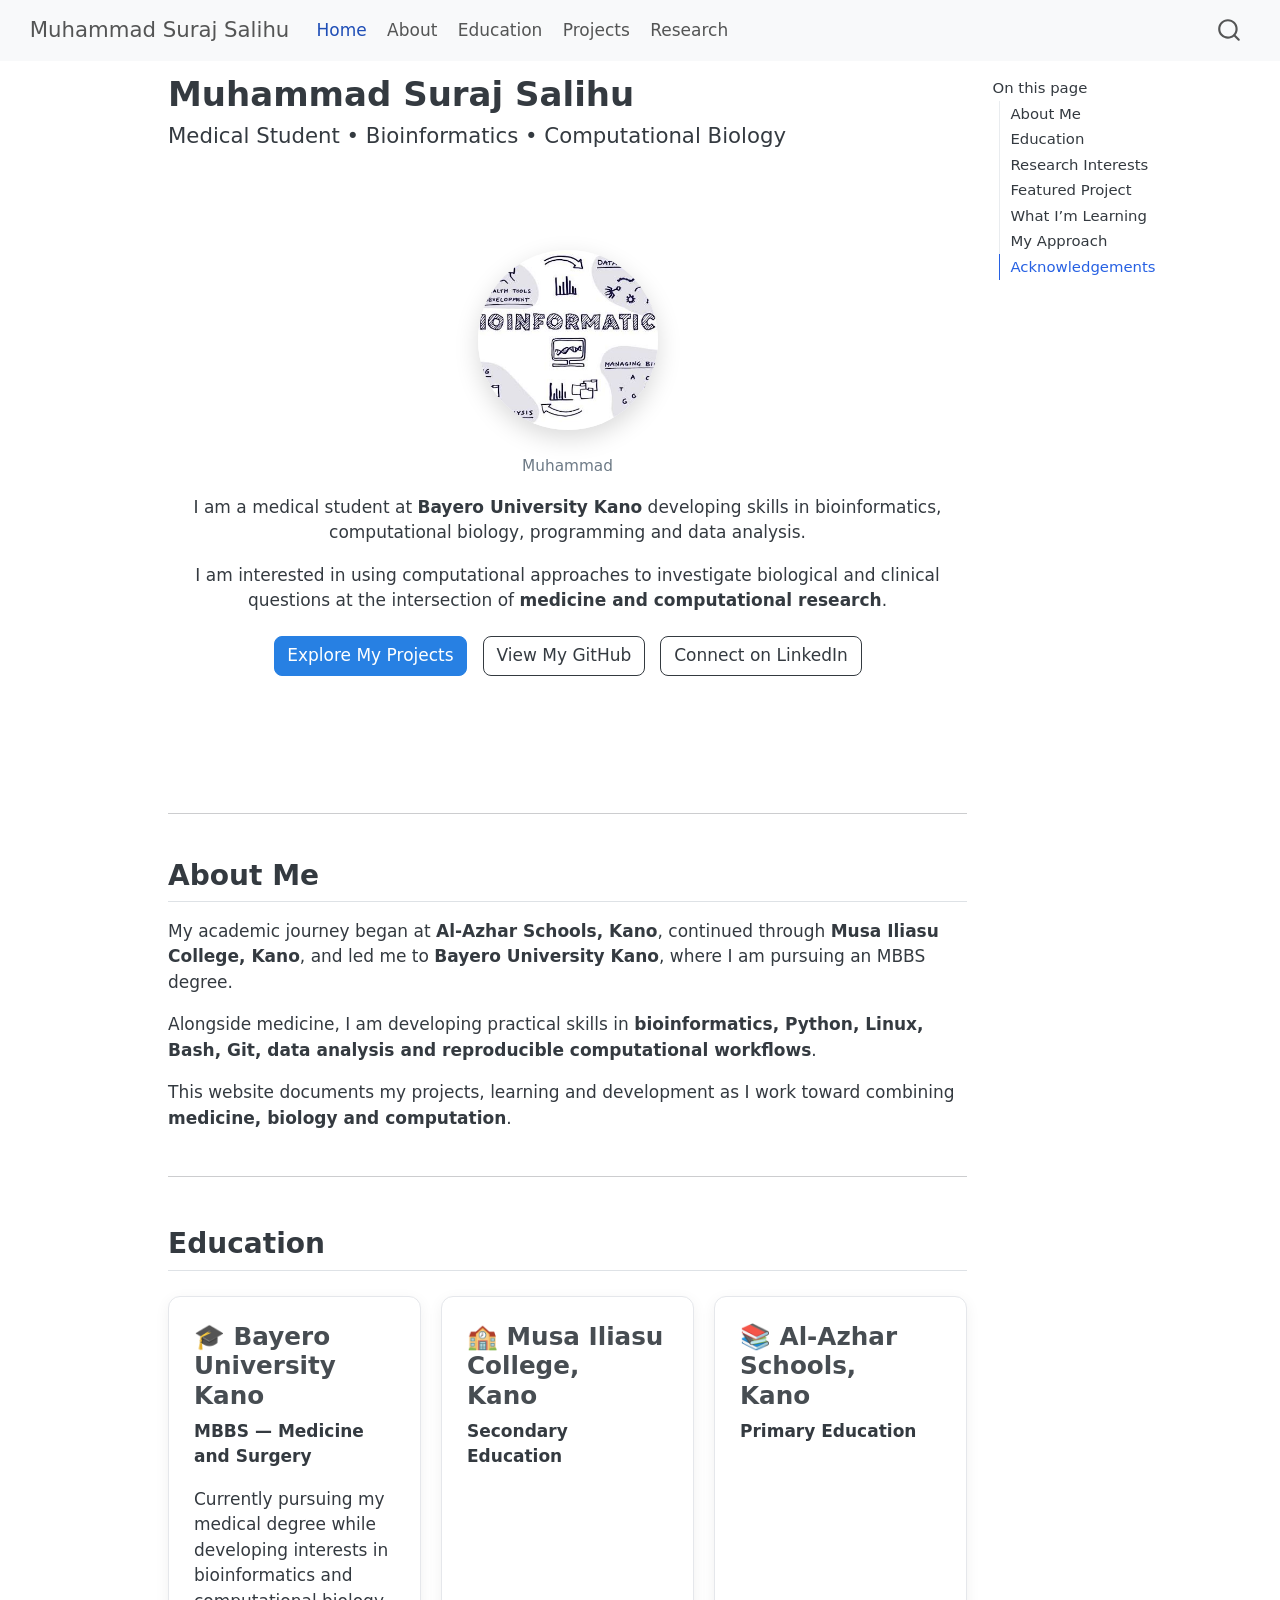
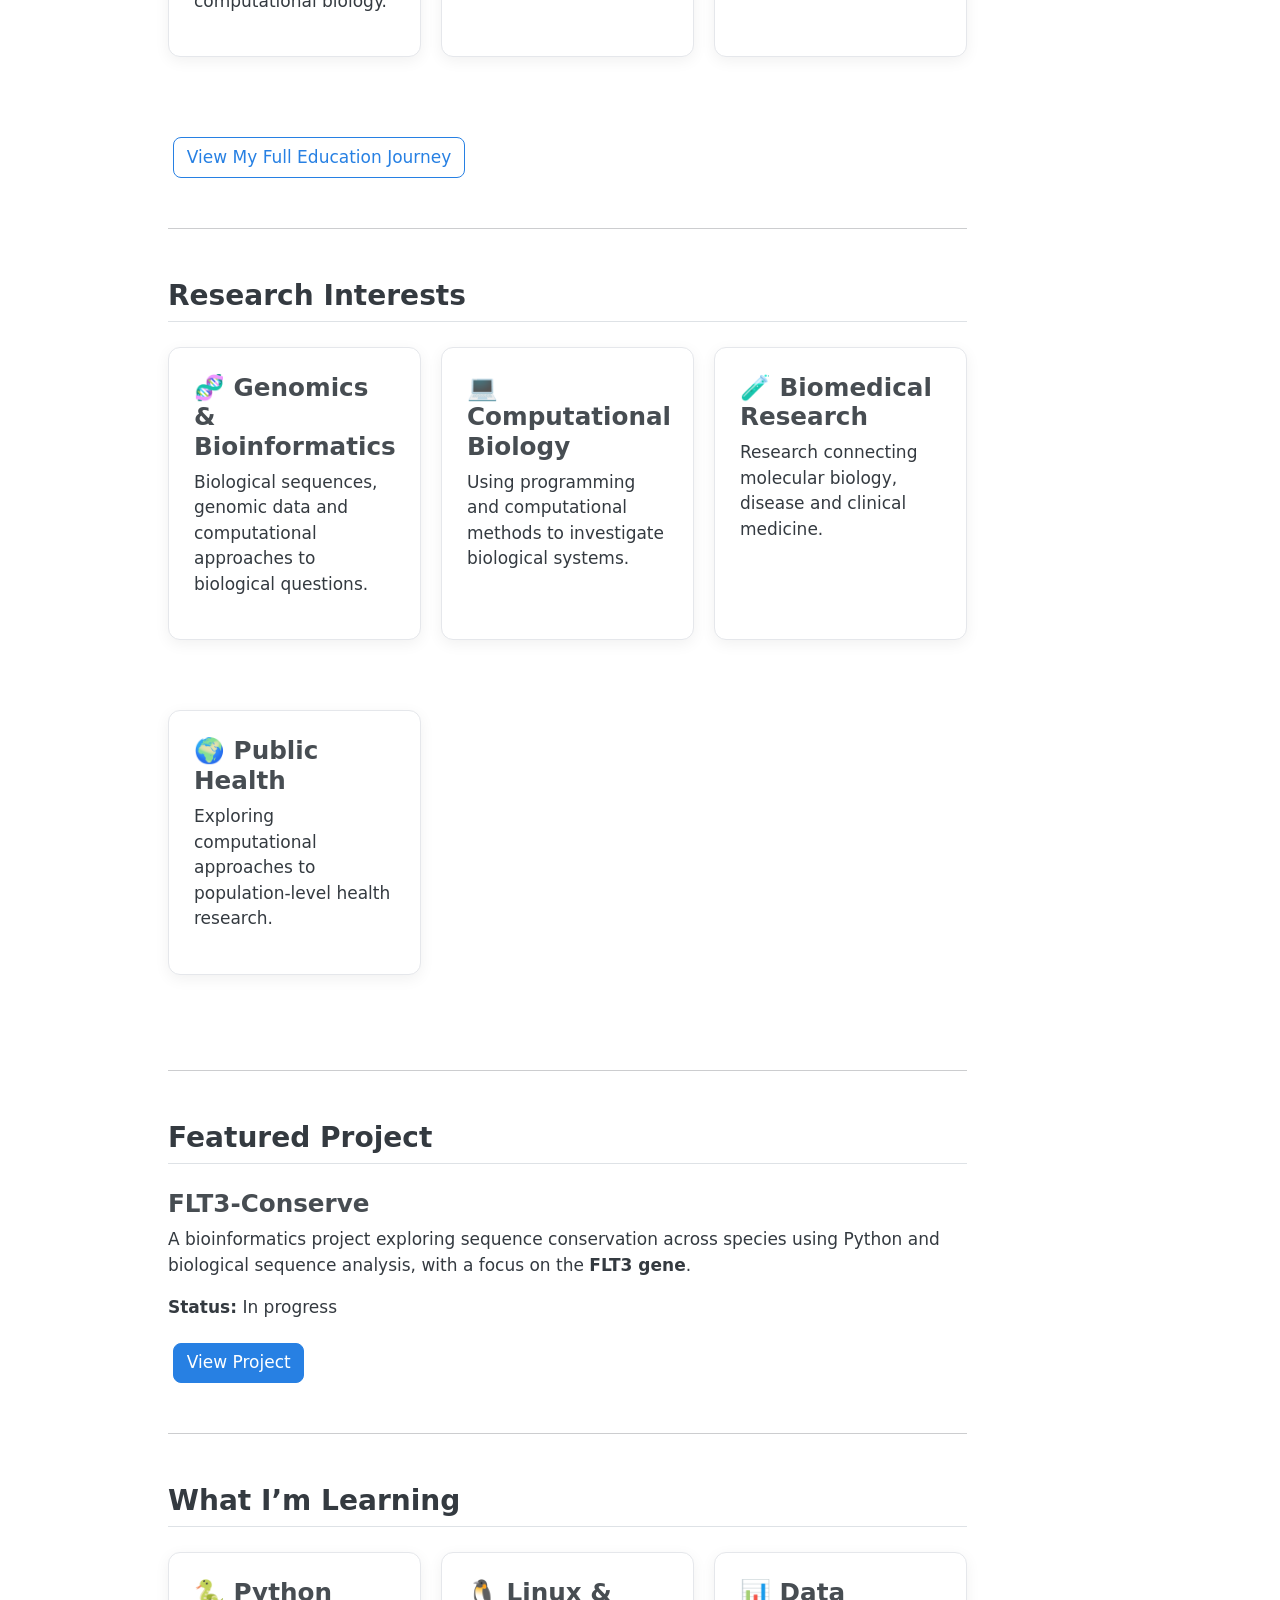
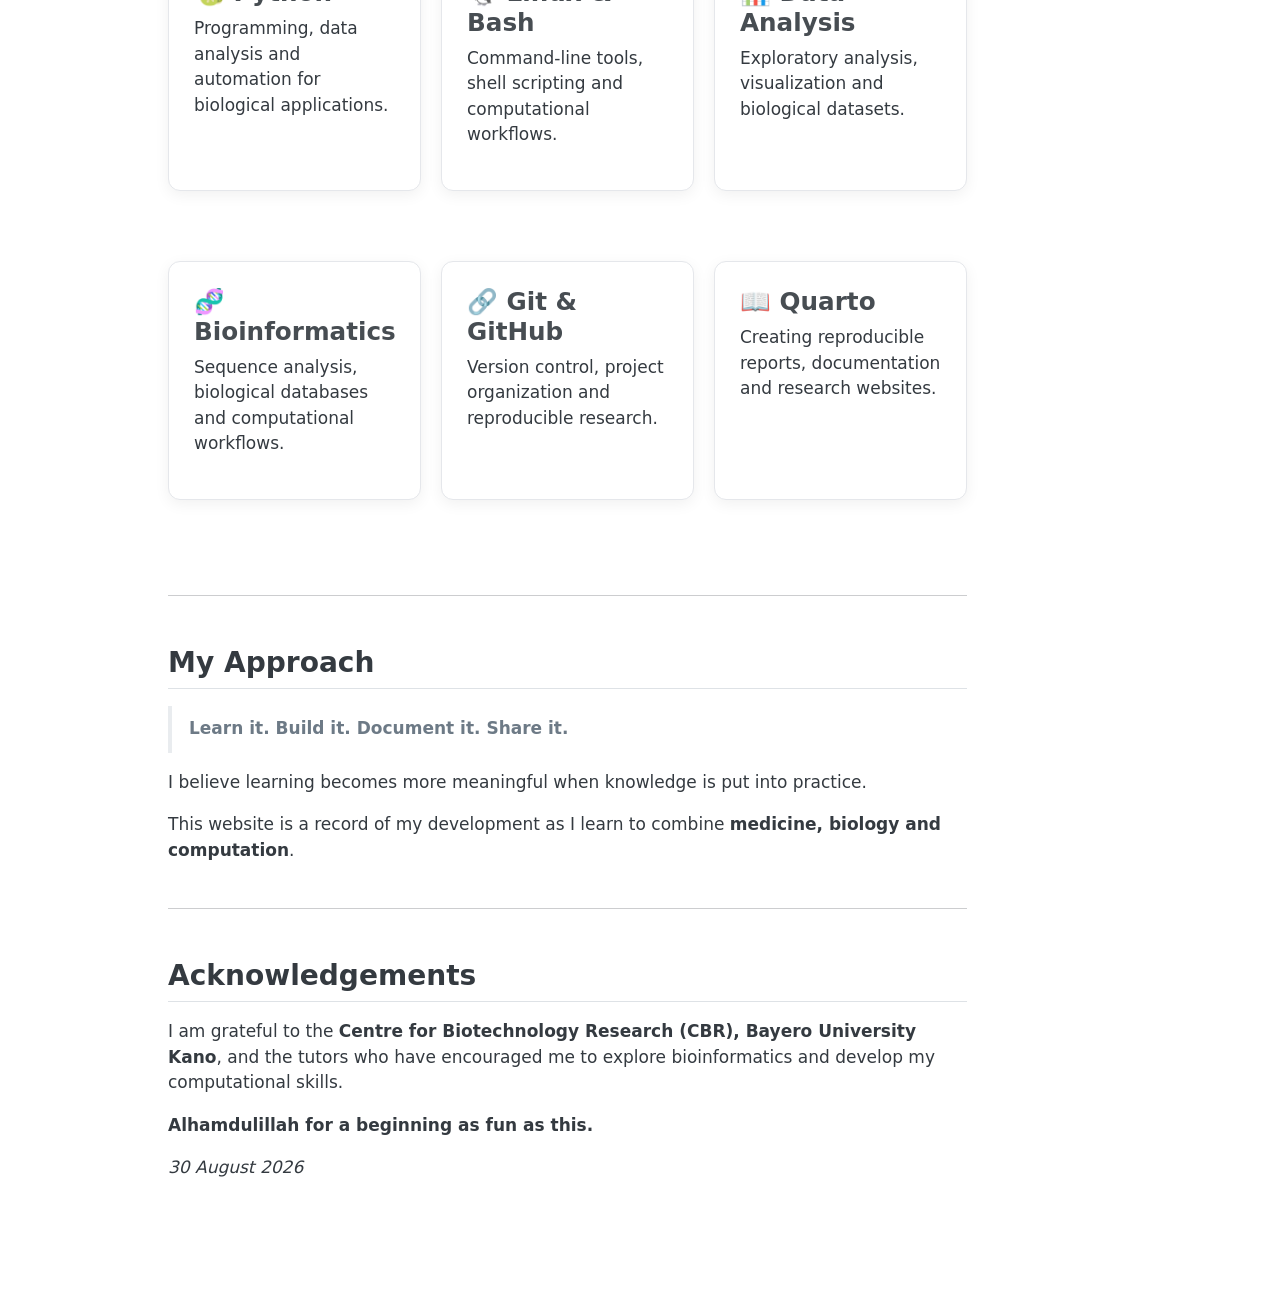
==== commit f20341e8: "Built site for gh-pages" ====
--- a/index.html
+++ b/index.html
@@ -172,15 +172,9 @@
 <figcaption>Muhammad</figcaption>
 </figure>
 </div>
-<section id="muhammad-suraj-salihu" class="level1">
-<h1>Muhammad Suraj Salihu</h1>
-<section id="medical-student-bioinformatics-computational-biology" class="level3">
-<h3 class="anchored" data-anchor-id="medical-student-bioinformatics-computational-biology">Medical Student • Bioinformatics • Computational Biology</h3>
 <p>I am a medical student at <strong>Bayero University Kano</strong> developing skills in bioinformatics, computational biology, programming and data analysis.</p>
 <p>I am interested in using computational approaches to investigate biological and clinical questions at the intersection of <strong>medicine and computational research</strong>.</p>
 <p><a href="./projects.html" class="btn btn-primary">Explore My Projects</a> <a href="https://github.com/MuhdSuraj" class="btn btn-outline-secondary">View My GitHub</a> <a href="https://linkedin.com/in/muhammad-suraj-845b51184" class="btn btn-outline-secondary">Connect on LinkedIn</a></p>
-</section>
-</section>
 </div>
 <hr>
 <section id="about-me" class="level2">
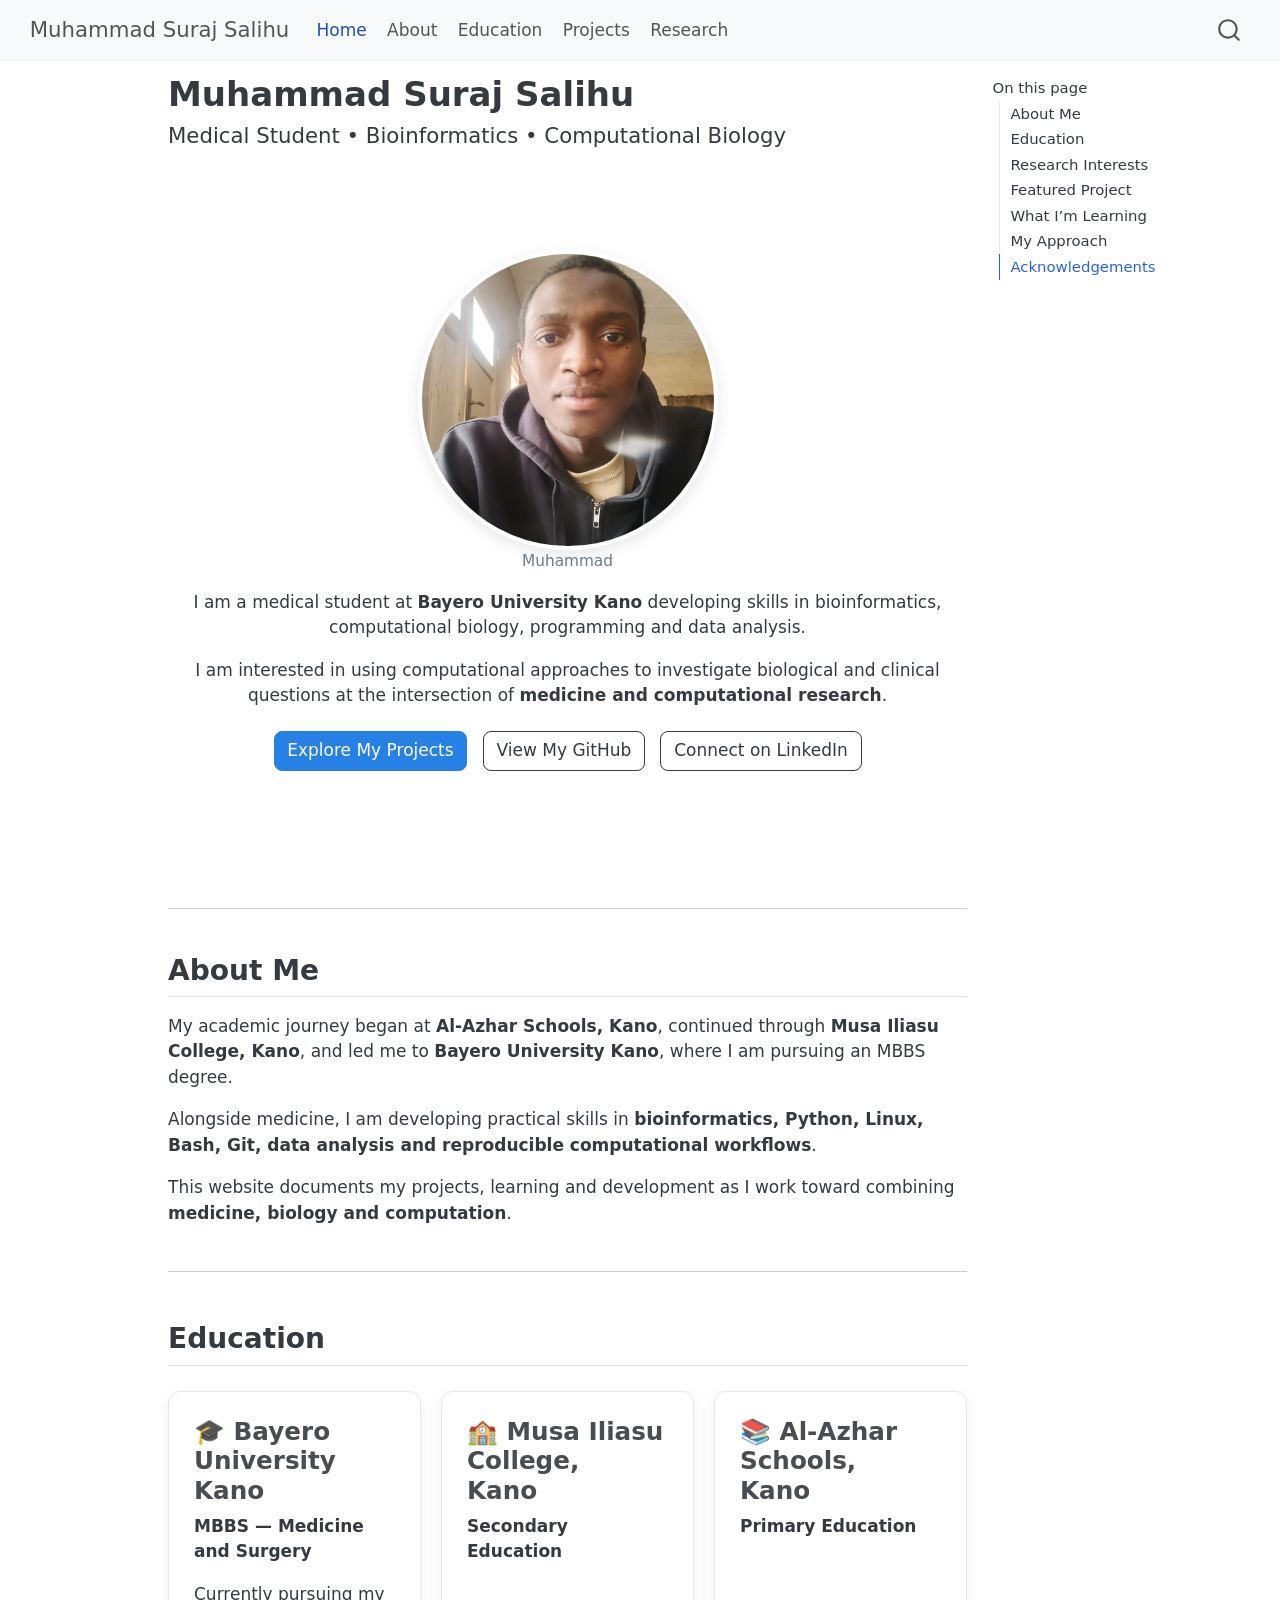
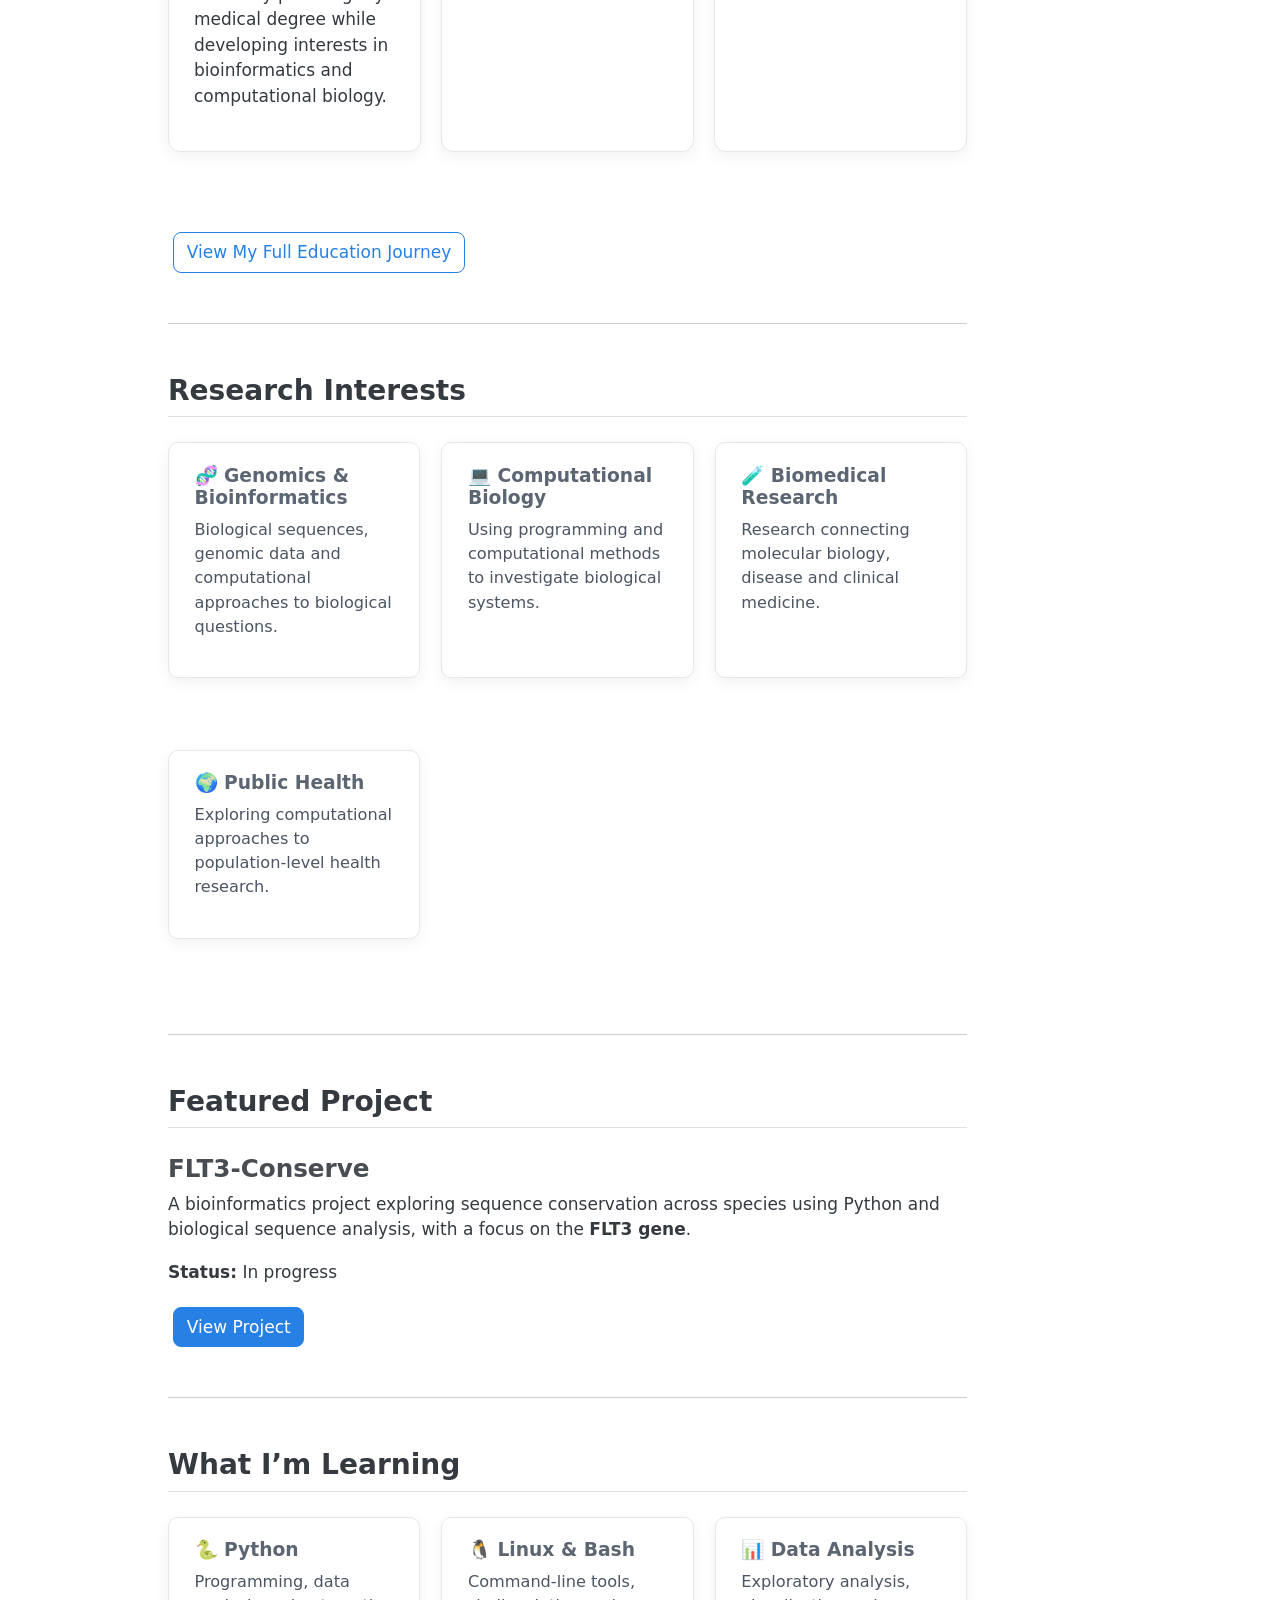
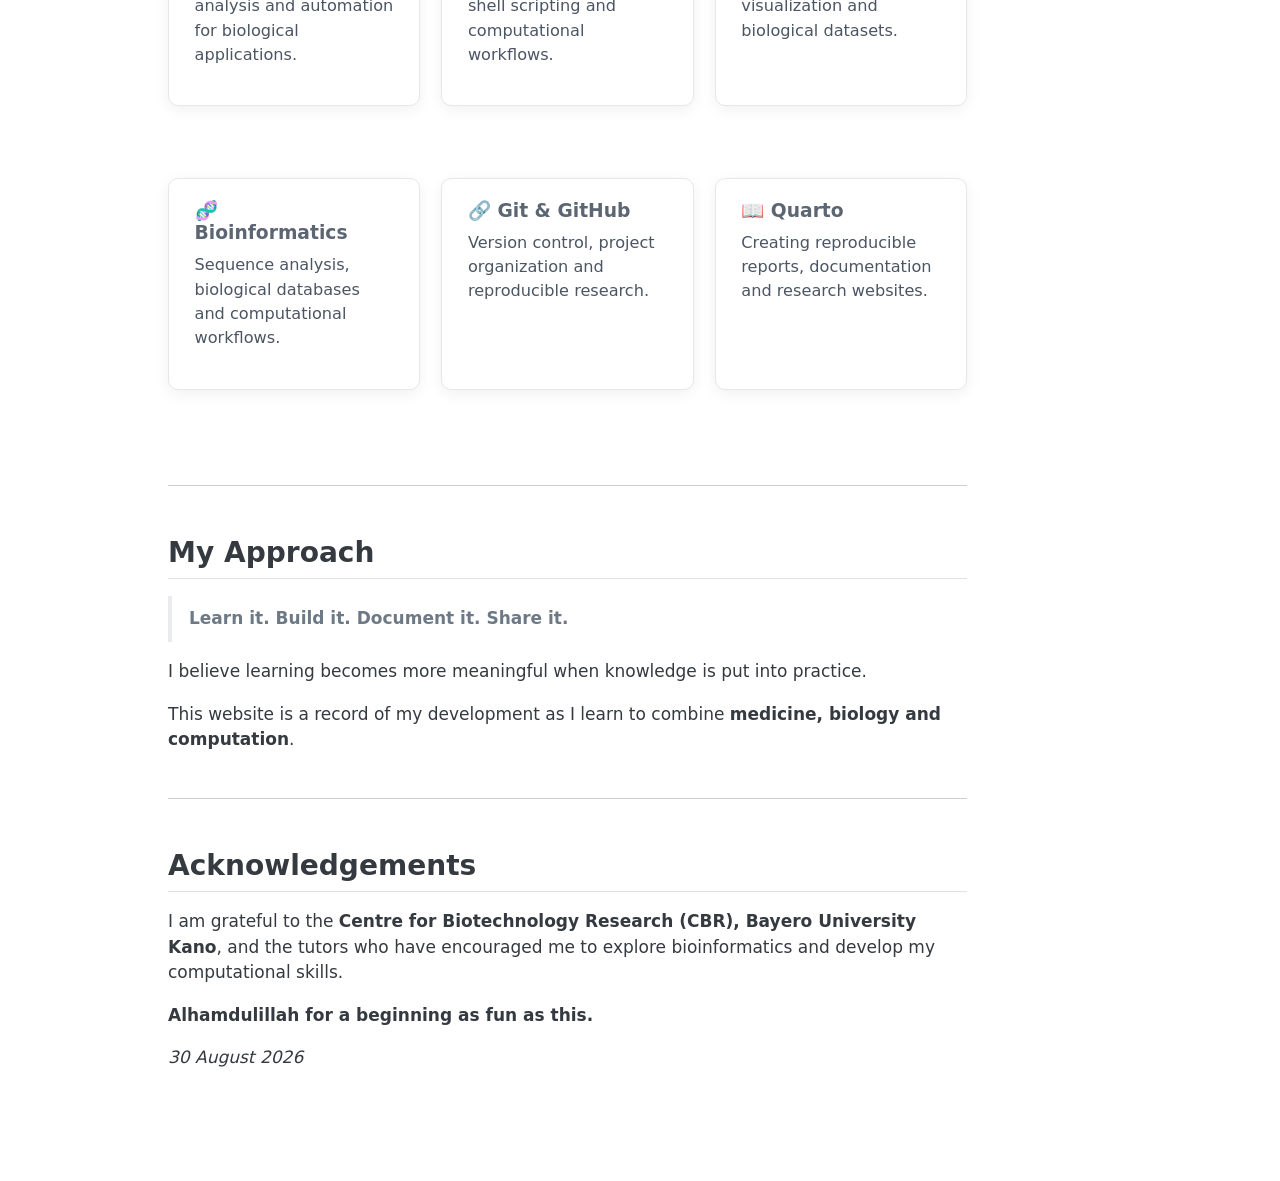
==== commit aa7f0b1c: "Built site for gh-pages" ====
--- a/index.html
+++ b/index.html
@@ -168,7 +168,7 @@
 <div class="hero">
 <div class="quarto-figure quarto-figure-center">
 <figure class="figure">
-<p><img src="images/Bioinf.jpg" class="profile-photo img-fluid figure-img"></p>
+<p><img src="images/Muhdu.jpg" class="profile-photo img-fluid figure-img"></p>
 <figcaption>Muhammad</figcaption>
 </figure>
 </div>
--- a/styles.css
+++ b/styles.css
@@ -102,4 +102,49 @@
     width: 140px;
     height: 140px;
   }
+}
+/* Skill card hover effects */
+.skills-grid {
+  display: grid;
+  grid-template-columns: repeat(auto-fit, minmax(220px, 1fr));
+  gap: 1.25rem;
+  margin: 1.5rem 0;
+}
+
+.skill-card {
+  background: #ffffff;
+  border: 1px solid #e5e7eb;
+  border-radius: 10px;
+  padding: 1.25rem 1.5rem;
+  transition: transform 0.2s ease, box-shadow 0.2s ease, border-color 0.2s ease;
+}
+
+.skill-card:hover {
+  transform: translateY(-4px);
+  box-shadow: 0 8px 20px rgba(0, 0, 0, 0.08);
+  border-color: #3b82f6;
+}
+
+.skill-card h3 {
+  margin-top: 0;
+  margin-bottom: 0.5rem;
+  font-size: 1.1rem;
+}
+
+.skill-card p,
+.skill-card {
+  color: #4b5563;
+  font-size: 0.95rem;
+  line-height: 1.5;
+}
+
+.profile-photo {
+  width: 300px;
+  height: 300px;
+  border-radius: 50%;
+  object-fit: cover;
+  display: block;
+  margin: 0 auto;
+  border: 4px solid #ffffff;
+  box-shadow: 0 4px 15px rgba(0, 0, 0, 0.1);
 }
